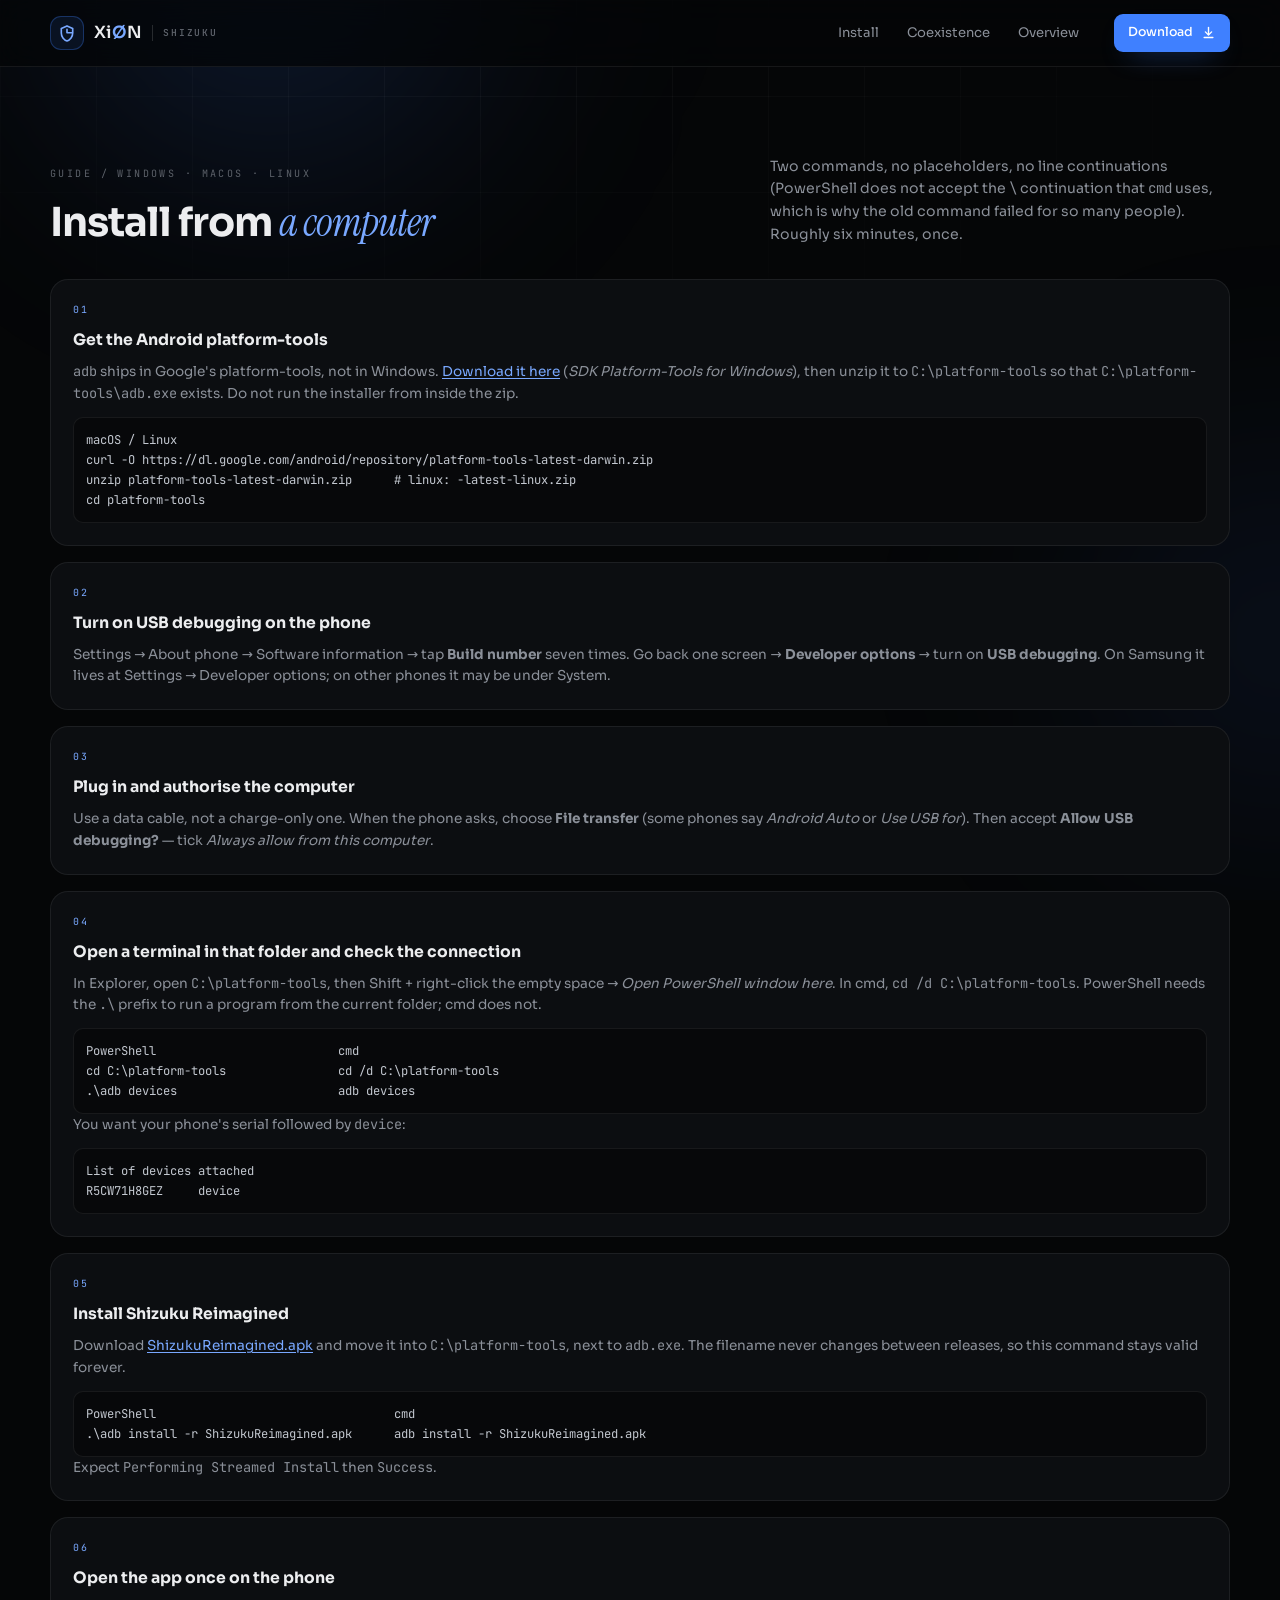
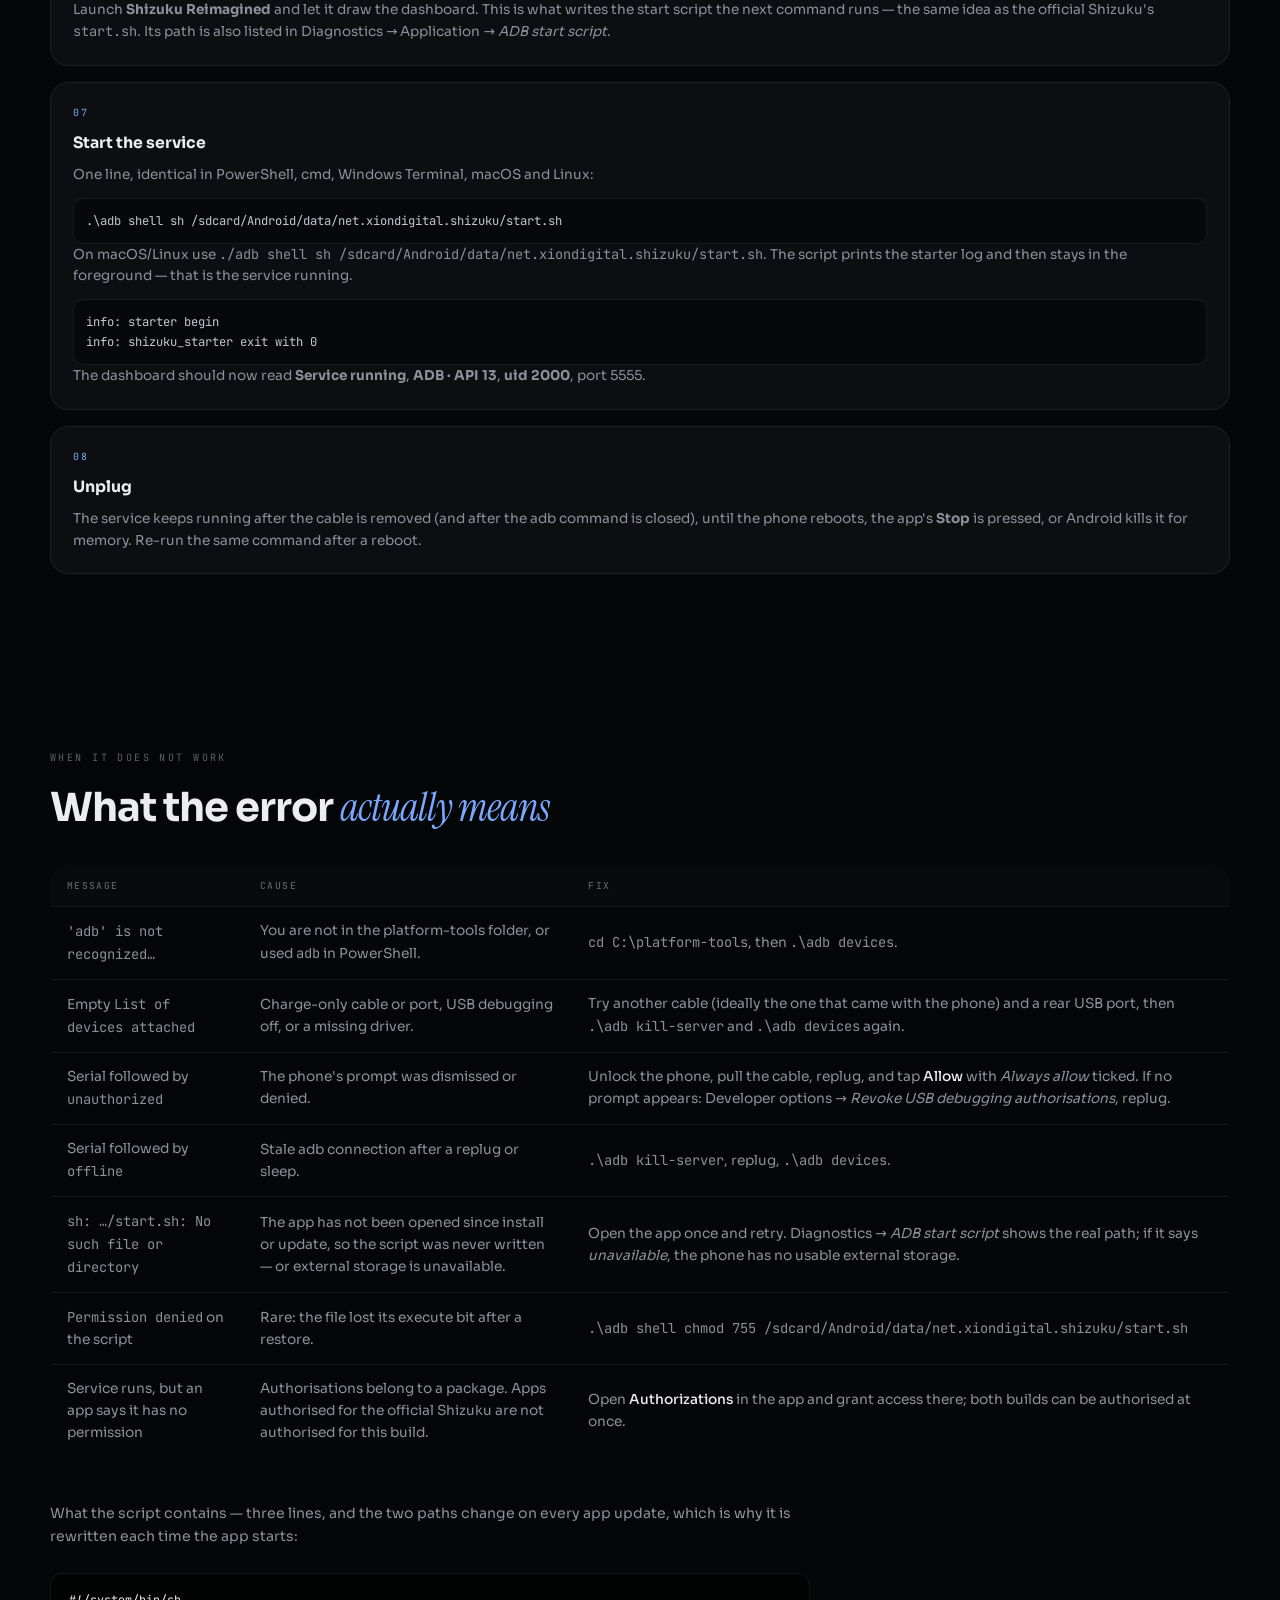
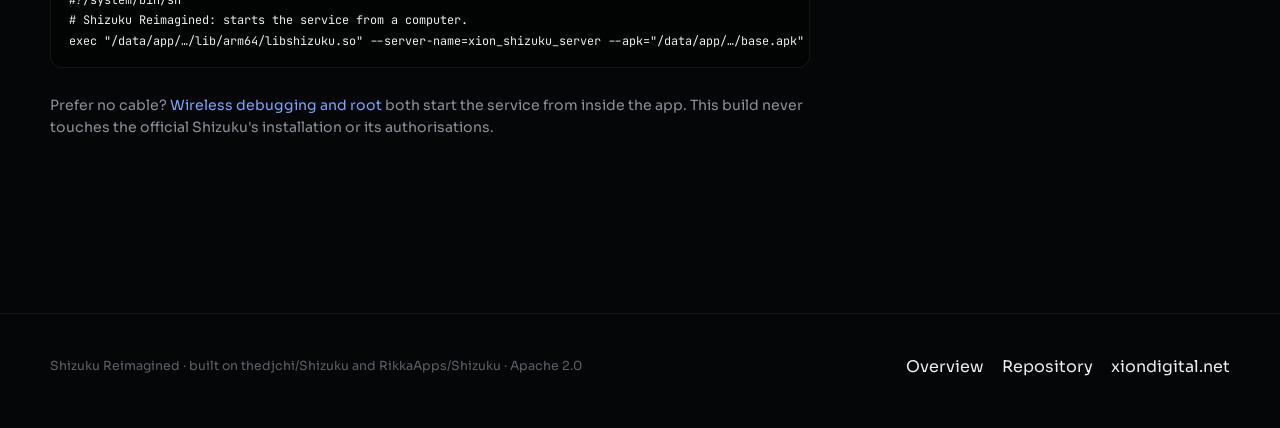
==== site/setup.html @ 8f934234 "Start the service with one line, and ship one APK filename The documented ADB command asked people t" ====
<!doctype html>
<html lang="en">
<head>
<meta charset="utf-8">
<meta name="viewport" content="width=device-width, initial-scale=1">
<title>Install from a computer — Shizuku Reimagined</title>
<meta name="description" content="Step-by-step guide to installing Shizuku Reimagined and starting its service over USB from Windows PowerShell or cmd, with platform-tools setup, adb devices checks and troubleshooting.">
<meta name="theme-color" content="#050607">
<link rel="preconnect" href="https://fonts.googleapis.com">
<link rel="preconnect" href="https://fonts.gstatic.com" crossorigin>
<link rel="stylesheet" href="https://fonts.googleapis.com/css2?family=Sora:wght@300;400;500;600;700&family=Instrument+Serif:ital@0;1&family=JetBrains+Mono:wght@400;500&display=swap">
<link rel="stylesheet" href="assets/style.css?v=5">
<link rel="icon" href="assets/favicon.svg" type="image/svg+xml">
</head>
<body>

<div class="ambient" aria-hidden="true">
  <span class="ambient__glow ambient__glow--a"></span>
  <span class="ambient__glow ambient__glow--b"></span>
  <span class="ambient__grid"></span>
</div>

<div class="site">

  <header class="site-header">
    <div class="wrap header__inner">
      <a class="brand" href="index.html" aria-label="XiØN, back to the overview">
        <span class="brand__mark" aria-hidden="true">
          <svg viewBox="0 0 24 24" fill="none" stroke="currentColor" stroke-width="2.2" stroke-linecap="round" stroke-linejoin="round">
            <path d="M12 2.6 4.4 6v6.1c0 4.9 3.3 9.4 7.6 10.5 4.3-1.1 7.6-5.6 7.6-10.5V6L12 2.6Z"/>
            <path d="M12 11.6h6.4M12 11.6V7.2"/>
          </svg>
        </span>
        <span class="brand__word">Xi<span class="brand__o">Ø</span>N</span>
        <span class="brand__tag">Shizuku</span>
      </a>

      <nav class="nav" aria-label="Sections">
        <a class="nav__link" href="index.html#install">Install</a>
        <a class="nav__link" href="index.html#services">Coexistence</a>
        <a class="nav__link" href="index.html">Overview</a>
      </nav>

      <div class="header__actions">
        <a class="btn btn--primary btn--sm" href="https://github.com/XiONDiGiTaL/Shizuku/releases/latest/download/ShizukuReimagined.apk">
          Download
          <svg viewBox="0 0 24 24" fill="none" stroke="currentColor" stroke-width="2.2" stroke-linecap="round" stroke-linejoin="round" aria-hidden="true"><path d="M12 4v11"/><path d="m7 11 5 5 5-5"/><path d="M5 20h14"/></svg>
        </a>
      </div>
    </div>
  </header>

  <main id="top">

    <section class="section">
      <div class="wrap">
        <div class="section__head">
          <div>
            <p class="eyebrow">Guide / Windows · macOS · Linux</p>
            <h2 class="section__title">Install from <em>a computer</em></h2>
          </div>
          <p class="section__note">
            Two commands, no placeholders, no line continuations (PowerShell does not accept the
            <code class="mono">\</code> continuation that <code class="mono">cmd</code> uses, which is why the old
            command failed for so many people). Roughly six minutes, once.
          </p>
        </div>

        <div class="steps steps--stack guide">
          <div class="step">
            <h3>Get the Android platform-tools</h3>
            <p>
              <code class="mono">adb</code> ships in Google's platform-tools, not in Windows.
              <a href="https://developer.android.com/tools/releases/platform-tools">Download it here</a>
              (<em>SDK Platform-Tools for Windows</em>), then unzip it to <code class="mono">C:\platform-tools</code>
              so that <code class="mono">C:\platform-tools\adb.exe</code> exists. Do not run the installer from inside
              the zip.
            </p>
            <pre>macOS / Linux
curl -O https://dl.google.com/android/repository/platform-tools-latest-darwin.zip
unzip platform-tools-latest-darwin.zip      # linux: -latest-linux.zip
cd platform-tools</pre>
          </div>

          <div class="step">
            <h3>Turn on USB debugging on the phone</h3>
            <p>
              Settings → About phone → Software information → tap <strong>Build number</strong> seven times.
              Go back one screen → <strong>Developer options</strong> → turn on <strong>USB debugging</strong>.
              On Samsung it lives at Settings → Developer options; on other phones it may be under System.
            </p>
          </div>

          <div class="step">
            <h3>Plug in and authorise the computer</h3>
            <p>
              Use a data cable, not a charge-only one. When the phone asks, choose <strong>File transfer</strong>
              (some phones say <em>Android Auto</em> or <em>Use USB for</em>). Then accept
              <strong>Allow USB debugging?</strong> — tick <em>Always allow from this computer</em>.
            </p>
          </div>

          <div class="step">
            <h3>Open a terminal in that folder and check the connection</h3>
            <p>
              In Explorer, open <code class="mono">C:\platform-tools</code>, then Shift + right-click the empty
              space → <em>Open PowerShell window here</em>. In cmd, <code class="mono">cd /d C:\platform-tools</code>.
              PowerShell needs the <code class="mono">.\</code> prefix to run a program from the current folder; cmd
              does not.
            </p>
            <pre>PowerShell                          cmd
cd C:\platform-tools                cd /d C:\platform-tools
.\adb devices                       adb devices</pre>
            <p>
              You want your phone's serial followed by <code class="mono">device</code>:
            </p>
            <pre>List of devices attached
R5CW71H8GEZ     device</pre>
          </div>

          <div class="step">
            <h3>Install Shizuku Reimagined</h3>
            <p>
              Download <a href="https://github.com/XiONDiGiTaL/Shizuku/releases/latest/download/ShizukuReimagined.apk">ShizukuReimagined.apk</a>
              and move it into <code class="mono">C:\platform-tools</code>, next to <code class="mono">adb.exe</code>.
              The filename never changes between releases, so this command stays valid forever.
            </p>
            <pre>PowerShell                                  cmd
.\adb install -r ShizukuReimagined.apk      adb install -r ShizukuReimagined.apk</pre>
            <p>Expect <code class="mono">Performing Streamed Install</code> then <code class="mono">Success</code>.</p>
          </div>

          <div class="step">
            <h3>Open the app once on the phone</h3>
            <p>
              Launch <strong>Shizuku Reimagined</strong> and let it draw the dashboard. This is what writes the start
              script the next command runs — the same idea as the official Shizuku's
              <code class="mono">start.sh</code>. Its path is also listed in Diagnostics → Application → <em>ADB start script</em>.
            </p>
          </div>

          <div class="step">
            <h3>Start the service</h3>
            <p>
              One line, identical in PowerShell, cmd, Windows Terminal, macOS and Linux:
            </p>
            <pre>.\adb shell sh /sdcard/Android/data/net.xiondigital.shizuku/start.sh</pre>
            <p>
              On macOS/Linux use <code class="mono">./adb shell sh /sdcard/Android/data/net.xiondigital.shizuku/start.sh</code>.
              The script prints the starter log and then stays in the foreground — that is the service running.
            </p>
            <pre>info: starter begin
info: shizuku_starter exit with 0</pre>
            <p>
              The dashboard should now read <strong>Service running</strong>, <strong>ADB · API 13</strong>,
              <strong>uid 2000</strong>, port 5555.
            </p>
          </div>

          <div class="step">
            <h3>Unplug</h3>
            <p>
              The service keeps running after the cable is removed (and after the adb command is closed), until the
              phone reboots, the app's <strong>Stop</strong> is pressed, or Android kills it for memory. Re-run the same
              command after a reboot.
            </p>
          </div>
        </div>
      </div>
    </section>

    <section class="section">
      <div class="wrap">
        <div class="section__head">
          <div>
            <p class="eyebrow">When it does not work</p>
            <h2 class="section__title">What the error <em>actually means</em></h2>
          </div>
        </div>

        <div class="table-wrap">
          <table class="table">
            <thead>
              <tr><th>Message</th><th>Cause</th><th>Fix</th></tr>
            </thead>
            <tbody>
              <tr>
                <td><code class="mono">'adb' is not recognized…</code></td>
                <td>You are not in the platform-tools folder, or used <code class="mono">adb</code> in PowerShell.</td>
                <td><code class="mono">cd C:\platform-tools</code>, then <code class="mono">.\adb devices</code>.</td>
              </tr>
              <tr>
                <td>Empty <code class="mono">List of devices attached</code></td>
                <td>Charge-only cable or port, USB debugging off, or a missing driver.</td>
                <td>Try another cable (ideally the one that came with the phone) and a rear USB port, then
                  <code class="mono">.\adb kill-server</code> and <code class="mono">.\adb devices</code> again.</td>
              </tr>
              <tr>
                <td>Serial followed by <code class="mono">unauthorized</code></td>
                <td>The phone's prompt was dismissed or denied.</td>
                <td>Unlock the phone, pull the cable, replug, and tap <strong>Allow</strong> with
                  <em>Always allow</em> ticked. If no prompt appears: Developer options → <em>Revoke USB debugging
                  authorisations</em>, replug.</td>
              </tr>
              <tr>
                <td>Serial followed by <code class="mono">offline</code></td>
                <td>Stale adb connection after a replug or sleep.</td>
                <td><code class="mono">.\adb kill-server</code>, replug, <code class="mono">.\adb devices</code>.</td>
              </tr>
              <tr>
                <td><code class="mono">sh: …/start.sh: No such file or directory</code></td>
                <td>The app has not been opened since install or update, so the script was never written —
                  or external storage is unavailable.</td>
                <td>Open the app once and retry. Diagnostics → <em>ADB start script</em> shows the real path; if it says
                  <em>unavailable</em>, the phone has no usable external storage.</td>
              </tr>
              <tr>
                <td><code class="mono">Permission denied</code> on the script</td>
                <td>Rare: the file lost its execute bit after a restore.</td>
                <td><code class="mono">.\adb shell chmod 755 /sdcard/Android/data/net.xiondigital.shizuku/start.sh</code></td>
              </tr>
              <tr>
                <td>Service runs, but an app says it has no permission</td>
                <td>Authorisations belong to a package. Apps authorised for the official Shizuku are not
                  authorised for this build.</td>
                <td>Open <strong>Authorizations</strong> in the app and grant access there; both builds can be
                  authorised at once.</td>
              </tr>
            </tbody>
          </table>
        </div>

        <div class="guide__foot">
          <p>
            What the script contains — three lines, and the two paths change on every app update, which is why it is
            rewritten each time the app starts:
          </p>
          <pre>#!/system/bin/sh
# Shizuku Reimagined: starts the service from a computer.
exec "/data/app/…/lib/arm64/libshizuku.so" --server-name=xion_shizuku_server --apk="/data/app/…/base.apk"</pre>
          <p>
            Prefer no cable? <a href="index.html#install">Wireless debugging and root</a> both start the service from
            inside the app. This build never touches the official Shizuku's installation or its authorisations.
          </p>
        </div>
      </div>
    </section>

  </main>

  <footer class="site-footer">
    <div class="wrap footer__inner">
      <p class="footer__note">Shizuku Reimagined · built on thedjchi/Shizuku and RikkaApps/Shizuku · Apache 2.0</p>
      <div class="footer__links">
        <a href="index.html">Overview</a>
        <a href="https://github.com/XiONDiGiTaL/Shizuku">Repository</a>
        <a href="https://xiondigital.net/">xiondigital.net</a>
      </div>
    </div>
  </footer>

</div>

</body>
</html>
---- site/assets/style.css ----
/* =========================================================
   xiondigital.net/shizuku — Shizuku Reimagined
   Tokens and interaction language shared with xiondigital.net
   and xiondigital.net/arcade.
   ========================================================= */

:root {
  --bg: #050607;
  --bg-raised: #0a0b0d;
  --panel: #0c0e11;
  --panel-hi: #101318;
  --line: rgba(255, 255, 255, 0.07);
  --line-strong: rgba(255, 255, 255, 0.14);
  --ink: #ecedef;
  --muted: #8b9099;
  --muted-dim: #5c6169;
  --blue: #3f80ff;
  --blue-hi: #79a8ff;
  --blue-soft: rgba(63, 128, 255, 0.14);
  --ok: #4ade80;
  --radius: 18px;
  --radius-lg: 20px;
  --shadow: 0 22px 50px -30px rgba(0, 0, 0, 0.95);
  --ease: cubic-bezier(0.22, 0.61, 0.36, 1);
  --max: 1180px;
  --font-sans: "Sora", system-ui, -apple-system, "Segoe UI", sans-serif;
  --font-serif: "Instrument Serif", "Iowan Old Style", Georgia, serif;
  --font-mono: "JetBrains Mono", ui-monospace, SFMono-Regular, Menlo, Consolas, monospace;
}

*,
*::before,
*::after { box-sizing: border-box; }

html {
  scroll-behavior: smooth;
  -webkit-text-size-adjust: 100%;
}

body {
  margin: 0;
  min-height: 100vh;
  background: var(--bg);
  color: var(--ink);
  font-family: var(--font-sans);
  font-size: 16px;
  line-height: 1.6;
  -webkit-font-smoothing: antialiased;
  overflow-x: hidden;
}

::selection { background: var(--blue); color: #fff; }

html { scrollbar-color: rgba(255, 255, 255, 0.18) transparent; }

::-webkit-scrollbar { width: 10px; height: 10px; }
::-webkit-scrollbar-track { background: transparent; }
::-webkit-scrollbar-thumb {
  background: rgba(255, 255, 255, 0.14);
  border-radius: 999px;
  border: 2px solid var(--bg);
}
::-webkit-scrollbar-thumb:hover { background: rgba(63, 128, 255, 0.55); }

a { color: inherit; text-decoration: none; }

code, .mono { font-family: var(--font-mono); }

img { max-width: 100%; display: block; }

:focus-visible {
  outline: 2px solid var(--blue-hi);
  outline-offset: 3px;
  border-radius: 6px;
}

.skip-link {
  position: absolute;
  left: -999px;
  top: 12px;
  z-index: 100;
  padding: 10px 16px;
  background: var(--panel);
  border: 1px solid var(--line-strong);
  border-radius: 10px;
}
.skip-link:focus { left: 16px; }

/* ---------------------------------------------------------
   Ambient field: drifting glow + masked grid (arcade)
   --------------------------------------------------------- */

.ambient {
  position: fixed;
  inset: 0;
  z-index: 0;
  pointer-events: none;
  overflow: hidden;
}

.ambient__glow {
  position: absolute;
  border-radius: 50%;
  filter: blur(110px);
  will-change: transform;
}

.ambient__glow--a {
  width: 54vw;
  height: 46vw;
  top: -26vw;
  left: -6vw;
  background: radial-gradient(circle, rgba(63, 128, 255, 0.22), rgba(63, 128, 255, 0) 68%);
  animation: drift 30s var(--ease) infinite alternate;
}

.ambient__glow--b {
  width: 44vw;
  height: 44vw;
  top: 28vw;
  right: -22vw;
  background: radial-gradient(circle, rgba(63, 128, 255, 0.12), rgba(63, 128, 255, 0) 70%);
  animation: drift 38s var(--ease) infinite alternate-reverse;
}

.ambient__grid {
  position: absolute;
  inset: 0;
  background-image:
    linear-gradient(to right, rgba(255, 255, 255, 0.032) 1px, transparent 1px),
    linear-gradient(to bottom, rgba(255, 255, 255, 0.032) 1px, transparent 1px);
  background-size: 96px 96px;
  -webkit-mask-image: radial-gradient(ellipse 85% 55% at 40% 0%, #000 20%, transparent 78%);
  mask-image: radial-gradient(ellipse 85% 55% at 40% 0%, #000 20%, transparent 78%);
}

@keyframes drift {
  from { transform: translate3d(0, 0, 0) scale(1); }
  to { transform: translate3d(5vw, 4vw, 0) scale(1.1); }
}

.site {
  position: relative;
  z-index: 1;
}

.wrap {
  width: min(100% - clamp(36px, 8vw, 88px), var(--max));
  margin-inline: auto;
}

/* ---------------------------------------------------------
   Header
   --------------------------------------------------------- */

.site-header {
  position: sticky;
  top: 0;
  z-index: 50;
  background: rgba(5, 6, 7, 0.78);
  -webkit-backdrop-filter: blur(16px) saturate(140%);
  backdrop-filter: blur(16px) saturate(140%);
  border-bottom: 1px solid var(--line);
}

.header__inner {
  display: flex;
  align-items: center;
  gap: 24px;
  padding-block: 14px;
}

.brand {
  display: inline-flex;
  align-items: center;
  gap: 10px;
  font-weight: 600;
  letter-spacing: -0.01em;
}

.brand__mark {
  display: grid;
  place-items: center;
  width: 34px;
  height: 34px;
  border-radius: 11px;
  border: 1px solid rgba(63, 128, 255, 0.3);
  background: rgba(63, 128, 255, 0.1);
  color: var(--blue-hi);
}

.brand__mark svg { width: 18px; height: 18px; }

.brand__word { font-size: 1.05rem; letter-spacing: 0.02em; }

.brand__o { color: var(--blue-hi); }

.brand__tag {
  font-family: var(--font-mono);
  font-size: 0.6rem;
  letter-spacing: 0.18em;
  text-transform: uppercase;
  color: var(--muted-dim);
  padding-left: 10px;
  border-left: 1px solid var(--line-strong);
}

.nav {
  display: flex;
  align-items: center;
  gap: 6px;
  margin-left: auto;
}

.nav__link {
  padding: 7px 11px;
  border-radius: 9px;
  font-size: 0.82rem;
  color: var(--muted);
  transition: color 0.2s var(--ease), background 0.2s var(--ease);
}

.nav__link:hover,
.nav__link[aria-current="true"] {
  color: var(--ink);
  background: rgba(255, 255, 255, 0.04);
}

.header__actions { display: flex; align-items: center; gap: 8px; }

.sfx {
  display: grid;
  place-items: center;
  width: 36px;
  height: 36px;
  border-radius: 10px;
  border: 1px solid var(--line-strong);
  background: rgba(255, 255, 255, 0.02);
  color: var(--muted);
  cursor: pointer;
  transition: color 0.2s var(--ease), border-color 0.2s var(--ease), background 0.2s var(--ease);
}

.sfx:hover { color: var(--ink); border-color: rgba(63, 128, 255, 0.4); }

.sfx[aria-pressed="true"] {
  color: var(--blue-hi);
  border-color: rgba(63, 128, 255, 0.45);
  background: var(--blue-soft);
}

.sfx svg { width: 16px; height: 16px; }

/* ---------------------------------------------------------
   Buttons
   --------------------------------------------------------- */

.btn {
  display: inline-flex;
  align-items: center;
  gap: 8px;
  padding: 11px 18px;
  border-radius: 11px;
  font-family: inherit;
  font-size: 0.86rem;
  font-weight: 500;
  border: 1px solid transparent;
  cursor: pointer;
  transition: transform 0.25s var(--ease), box-shadow 0.25s var(--ease),
    background 0.25s var(--ease), border-color 0.25s var(--ease), color 0.25s var(--ease);
}

.btn svg { width: 15px; height: 15px; transition: transform 0.25s var(--ease); }

.btn--sm { padding: 8px 13px; font-size: 0.78rem; border-radius: 9px; }

.btn--primary {
  color: #fff;
  background: var(--blue);
  box-shadow: 0 12px 28px -16px rgba(63, 128, 255, 0.9);
}

.btn--primary:hover {
  transform: translateY(-2px);
  background: #4f8bff;
  box-shadow: 0 18px 40px -18px rgba(63, 128, 255, 1);
}

.btn--primary:hover svg { transform: translateX(3px); }

.btn--ghost {
  color: #cfd3d9;
  background: rgba(255, 255, 255, 0.02);
  border-color: var(--line-strong);
}

.btn--ghost:hover {
  transform: translateY(-2px);
  color: #fff;
  border-color: rgba(63, 128, 255, 0.42);
  background: rgba(63, 128, 255, 0.07);
}

.btn--lg { padding: 14px 22px; font-size: 0.94rem; border-radius: 12px; }

/* ---------------------------------------------------------
   Hero
   --------------------------------------------------------- */

.hero { position: relative; padding-block: clamp(56px, 9vw, 104px) clamp(40px, 6vw, 72px); }

.hero__ghost {
  position: absolute;
  right: clamp(-10px, 2vw, 40px);
  top: clamp(10px, 4vw, 40px);
  font-family: var(--font-serif);
  font-size: clamp(180px, 30vw, 420px);
  line-height: 0.8;
  color: rgba(255, 255, 255, 0.014);
  pointer-events: none;
  user-select: none;
}

.hero__inner {
  position: relative;
  display: grid;
  grid-template-columns: minmax(0, 1.35fr) minmax(0, 1fr);
  gap: clamp(32px, 5vw, 64px);
  align-items: start;
}

.eyebrow {
  margin: 0 0 18px;
  font-family: var(--font-mono);
  font-size: 0.63rem;
  letter-spacing: 0.24em;
  text-transform: uppercase;
  color: var(--muted-dim);
}

.hero__title {
  margin: 0 0 18px;
  font-size: clamp(2.9rem, 7vw, 5.2rem);
  line-height: 0.98;
  letter-spacing: -0.035em;
  font-weight: 700;
}

.hero__title em {
  font-family: var(--font-serif);
  font-style: italic;
  font-weight: 400;
  letter-spacing: -0.01em;
  background: linear-gradient(100deg, var(--blue), var(--blue-hi));
  -webkit-background-clip: text;
  background-clip: text;
  color: transparent;
}

.hero__tagline {
  margin: 0 0 18px;
  font-size: clamp(1.05rem, 1.6vw, 1.3rem);
  color: #cfd3d9;
}

.hero__tagline em {
  font-family: var(--font-serif);
  color: var(--blue-hi);
}

.hero__lede {
  margin: 0 0 28px;
  max-width: 56ch;
  color: var(--muted);
}

.hero__actions {
  display: flex;
  flex-wrap: wrap;
  gap: 12px;
  margin-bottom: 30px;
}

.hero__meta {
  display: flex;
  flex-wrap: wrap;
  gap: 8px 22px;
  margin: 0;
  padding: 0;
  list-style: none;
  font-family: var(--font-mono);
  font-size: 0.6rem;
  letter-spacing: 0.16em;
  text-transform: uppercase;
  color: var(--muted-dim);
}

.hero__meta li { display: inline-flex; gap: 8px; }
.hero__meta strong { color: var(--ink); font-weight: 500; }

/* install card (mirrors the source card on MorphePatches) */

.install-card {
  position: relative;
  padding: 22px;
  border: 1px solid var(--line);
  border-radius: var(--radius-lg);
  background: linear-gradient(180deg, var(--panel-hi), var(--panel));
  box-shadow: var(--shadow);
}

.install-card::after {
  content: "";
  position: absolute;
  inset: -1px;
  border-radius: inherit;
  padding: 1px;
  background: linear-gradient(160deg, rgba(63, 128, 255, 0.35), transparent 45%);
  -webkit-mask: linear-gradient(#000 0 0) content-box, linear-gradient(#000 0 0);
  mask: linear-gradient(#000 0 0) content-box, linear-gradient(#000 0 0);
  -webkit-mask-composite: xor;
  mask-composite: exclude;
  pointer-events: none;
}

.install-card__label {
  margin: 0 0 10px;
  font-family: var(--font-mono);
  font-size: 0.6rem;
  letter-spacing: 0.2em;
  text-transform: uppercase;
  color: var(--muted-dim);
}

.install-card__cmd {
  margin: 0 0 14px;
  padding: 14px;
  border: 1px solid var(--line);
  border-radius: 12px;
  background: rgba(0, 0, 0, 0.45);
  font-family: var(--font-mono);
  font-size: 0.72rem;
  line-height: 1.7;
  color: #c3c8d0;
  overflow-x: auto;
  white-space: pre;
}

.install-card__cmd b { color: var(--blue-hi); font-weight: 400; }

.install-card__row { display: flex; gap: 8px; flex-wrap: wrap; }

.install-card__list {
  margin: 18px 0 0;
  padding: 0;
  list-style: none;
  display: grid;
  gap: 8px;
  font-size: 0.84rem;
  color: var(--muted);
}

.install-card__list li { display: flex; gap: 10px; align-items: baseline; }

.install-card__list span {
  font-family: var(--font-mono);
  font-size: 0.62rem;
  color: var(--blue-hi);
  letter-spacing: 0.1em;
}

.install-card__note {
  margin: 16px 0 0;
  font-size: 0.78rem;
  color: var(--muted-dim);
}

/* ---------------------------------------------------------
   Sections
   --------------------------------------------------------- */

.section { padding-block: clamp(48px, 7vw, 88px); }

.section__head {
  display: flex;
  flex-wrap: wrap;
  align-items: end;
  justify-content: space-between;
  gap: 20px;
  margin-bottom: 34px;
}

.section__title {
  margin: 0;
  font-size: clamp(1.7rem, 3.2vw, 2.5rem);
  letter-spacing: -0.025em;
  line-height: 1.1;
}

.section__title em {
  font-family: var(--font-serif);
  font-style: italic;
  font-weight: 400;
  color: var(--blue-hi);
}

.section__note {
  margin: 0;
  max-width: 46ch;
  font-size: 0.88rem;
  color: var(--muted);
}

.cards {
  display: grid;
  grid-template-columns: repeat(auto-fit, minmax(320px, 1fr));
  gap: 16px;
}

.card {
  --mx: 50%;
  --my: 50%;
  position: relative;
  display: flex;
  flex-direction: column;
  gap: 10px;
  padding: 22px;
  border: 1px solid var(--line);
  border-radius: var(--radius-lg);
  background: var(--panel);
  box-shadow: var(--shadow);
  overflow: hidden;
  isolation: isolate;
  transition: transform 0.35s var(--ease), border-color 0.35s var(--ease),
    box-shadow 0.35s var(--ease), background 0.35s var(--ease);
}

.card::before {
  content: "";
  position: absolute;
  inset: 0;
  z-index: 2;
  border-radius: inherit;
  background: radial-gradient(340px circle at var(--mx) var(--my),
    rgba(63, 128, 255, 0.14), transparent 68%);
  opacity: 0;
  transition: opacity 0.3s var(--ease);
  pointer-events: none;
}

.card:hover::before,
.card:focus-within::before { opacity: 1; }

.card:hover,
.card:focus-within {
  transform: translateY(-5px);
  background: var(--panel-hi);
  border-color: rgba(63, 128, 255, 0.5);
  box-shadow: 0 26px 54px -30px rgba(0, 0, 0, 0.98), 0 0 0 1px rgba(63, 128, 255, 0.16),
    0 20px 50px -30px rgba(63, 128, 255, 0.75);
}

.card__top {
  display: flex;
  align-items: center;
  justify-content: space-between;
  gap: 10px;
}

.card__num {
  font-family: var(--font-mono);
  font-size: 0.66rem;
  letter-spacing: 0.16em;
  color: var(--muted-dim);
}

.card__title { margin: 0; font-size: 1.06rem; letter-spacing: -0.01em; }

.card__copy { margin: 0; font-size: 0.87rem; color: var(--muted); }

.card__tags { display: flex; flex-wrap: wrap; gap: 6px; margin-top: auto; padding-top: 6px; }

.chip {
  display: inline-flex;
  align-items: center;
  gap: 6px;
  padding: 3px 9px;
  border-radius: 999px;
  border: 1px solid var(--line-strong);
  background: rgba(255, 255, 255, 0.02);
  font-family: var(--font-mono);
  font-size: 0.58rem;
  letter-spacing: 0.12em;
  text-transform: uppercase;
  color: var(--muted);
  white-space: nowrap;
}

.chip--blue {
  border-color: rgba(63, 128, 255, 0.38);
  background: var(--blue-soft);
  color: var(--blue-hi);
}

.chip--dot::before {
  content: "";
  width: 5px;
  height: 5px;
  border-radius: 50%;
  background: currentColor;
  box-shadow: 0 0 8px currentColor;
}

.chip--ok {
  border-color: rgba(74, 222, 128, 0.35);
  background: rgba(74, 222, 128, 0.1);
  color: var(--ok);
}

/* ---------------------------------------------------------
   Screens gallery
   --------------------------------------------------------- */

.shots {
  display: grid;
  grid-template-columns: repeat(auto-fit, minmax(300px, 1fr));
  gap: 18px;
}

.shot {
  --mx: 50%;
  --my: 50%;
  position: relative;
  border: 1px solid var(--line);
  border-radius: var(--radius-lg);
  background: var(--panel);
  overflow: hidden;
  box-shadow: var(--shadow);
  transition: transform 0.35s var(--ease), border-color 0.35s var(--ease),
    box-shadow 0.35s var(--ease);
}

.shot::before {
  content: "";
  position: absolute;
  inset: 0;
  z-index: 2;
  background: radial-gradient(320px circle at var(--mx) var(--my),
    rgba(63, 128, 255, 0.16), transparent 70%);
  opacity: 0;
  transition: opacity 0.3s var(--ease);
  pointer-events: none;
}

.shot:hover { transform: translateY(-4px); border-color: rgba(63, 128, 255, 0.45); }
.shot:hover::before { opacity: 1; }

/* The card is a button: reset the browser chrome, keep the card look. */
.shot {
  appearance: none;
  padding: 0;
  margin: 0;
  font: inherit;
  color: inherit;
  text-align: left;
  cursor: zoom-in;
}

.shot:focus-visible {
  outline: 2px solid var(--blue-hi);
  outline-offset: 3px;
}

/* The whole screen, never cropped: a 1440x3088 capture at card width. */
.shot img {
  display: block;
  width: 100%;
  height: auto;
  border-bottom: 1px solid var(--line);
  background: var(--bg);
}

.shot__meta {
  display: flex;
  align-items: baseline;
  justify-content: space-between;
  gap: 12px;
  padding: 14px 16px;
  font-size: 0.82rem;
  color: var(--muted);
}

.shot__meta strong { color: var(--ink); font-weight: 500; font-size: 0.9rem; }

.shot__hint {
  position: absolute;
  top: 14px;
  right: 14px;
  z-index: 3;
  display: inline-flex;
  align-items: center;
  gap: 6px;
  padding: 7px 12px;
  border-radius: 999px;
  border: 1px solid rgba(121, 168, 255, 0.45);
  background: rgba(9, 11, 14, 0.82);
  backdrop-filter: blur(8px);
  color: var(--blue-hi);
  font-size: 0.68rem;
  letter-spacing: 0.12em;
  text-transform: uppercase;
  opacity: 0;
  transform: translateY(-4px);
  transition: opacity 0.28s var(--ease), transform 0.28s var(--ease);
  pointer-events: none;
}

.shot:hover .shot__hint,
.shot:focus-visible .shot__hint {
  opacity: 1;
  transform: translateY(0);
}

/* More specific than the reveal rule, which resets transform when a card becomes visible. */
[data-gallery] .shot:hover,
[data-gallery] .shot:focus-visible {
  transform: translateY(-6px);
  box-shadow: 0 26px 60px -34px rgba(63, 128, 255, 0.8);
}

/* ---------------------------------------------------------
   Lightbox
   --------------------------------------------------------- */

.lightbox {
  position: fixed;
  inset: 0;
  z-index: 90;
  display: grid;
  grid-template-columns: auto minmax(0, 1fr) auto;
  align-items: center;
  gap: clamp(8px, 2vw, 28px);
  padding: clamp(12px, 3vw, 40px);
}

.lightbox[hidden] { display: none; }

.lightbox__backdrop {
  position: absolute;
  inset: 0;
  background: rgba(3, 4, 6, 0.88);
  backdrop-filter: blur(14px);
  cursor: zoom-out;
}

.lightbox__figure {
  position: relative;
  z-index: 1;
  margin: 0;
  justify-self: center;
  display: flex;
  flex-direction: column;
  align-items: center;
  gap: 14px;
  max-width: min(100%, 460px);
  animation: lightbox-in 0.3s var(--ease);
}

.lightbox__figure img {
  display: block;
  width: auto;
  max-width: 100%;
  max-height: min(78vh, 940px);
  border-radius: 22px;
  border: 1px solid rgba(121, 168, 255, 0.28);
  box-shadow: 0 40px 120px -50px rgba(63, 128, 255, 0.75), 0 0 0 1px rgba(0, 0, 0, 0.6);
  background: var(--bg);
}

.lightbox__caption {
  display: flex;
  align-items: baseline;
  gap: 10px;
  flex-wrap: wrap;
  justify-content: center;
  font-size: 0.88rem;
  color: var(--muted);
  text-align: center;
}

.lightbox__caption strong { color: var(--ink); font-weight: 500; }

.lightbox__count {
  padding-left: 10px;
  border-left: 1px solid var(--line);
  font-family: ui-monospace, "JetBrains Mono", monospace;
  font-size: 0.72rem;
  letter-spacing: 0.08em;
  color: var(--muted);
}

.lightbox__close,
.lightbox__nav {
  position: relative;
  z-index: 2;
  display: grid;
  place-items: center;
  width: 46px;
  height: 46px;
  padding: 0;
  border-radius: 999px;
  border: 1px solid var(--line);
  background: rgba(12, 14, 17, 0.9);
  color: var(--ink);
  cursor: pointer;
  transition: border-color 0.25s var(--ease), color 0.25s var(--ease),
    background 0.25s var(--ease), box-shadow 0.25s var(--ease);
}

.lightbox__close svg,
.lightbox__nav svg { width: 20px; height: 20px; }

.lightbox__close:hover,
.lightbox__nav:hover,
.lightbox__close:focus-visible,
.lightbox__nav:focus-visible {
  border-color: rgba(63, 128, 255, 0.55);
  color: var(--blue-hi);
  background: rgba(63, 128, 255, 0.14);
  box-shadow: 0 0 0 4px rgba(63, 128, 255, 0.12);
  outline: none;
}

.lightbox__close {
  position: absolute;
  top: clamp(12px, 2vw, 26px);
  right: clamp(12px, 2vw, 26px);
  width: 42px;
  height: 42px;
}

.lightbox__nav--prev { justify-self: start; }
.lightbox__nav--next { justify-self: end; }

@keyframes lightbox-in {
  from { opacity: 0; transform: translateY(10px) scale(0.985); }
  to { opacity: 1; transform: none; }
}

@media (max-width: 640px) {
  .lightbox {
    grid-template-columns: minmax(0, 1fr);
    padding: 56px 16px 24px;
  }

  .lightbox__nav {
    position: absolute;
    bottom: 18px;
  }

  .lightbox__nav--prev { left: 18px; }
  .lightbox__nav--next { right: 18px; }

  .lightbox__figure img { max-height: min(70vh, 640px); }
}

/* ---------------------------------------------------------
   Numbers / fix section
   --------------------------------------------------------- */

.fix {
  display: grid;
  grid-template-columns: minmax(0, 1fr) minmax(0, 1.1fr);
  gap: clamp(28px, 4vw, 56px);
  align-items: center;
}

.stats {
  display: grid;
  grid-template-columns: repeat(3, minmax(0, 1fr));
  gap: 12px;
}

.stat {
  padding: 18px;
  border: 1px solid var(--line);
  border-radius: 16px;
  background: var(--panel);
}

.stat__value {
  display: block;
  font-size: clamp(1.7rem, 3.4vw, 2.4rem);
  font-weight: 700;
  letter-spacing: -0.03em;
  line-height: 1;
}

.stat--bad .stat__value { color: #8b9099; }
.stat--good .stat__value {
  color: var(--blue-hi);
  text-shadow: 0 0 26px rgba(63, 128, 255, 0.55);
}

.stat__label {
  display: block;
  margin-top: 8px;
  font-family: var(--font-mono);
  font-size: 0.58rem;
  letter-spacing: 0.14em;
  text-transform: uppercase;
  color: var(--muted-dim);
}

.prose p { margin: 0 0 16px; color: var(--muted); }
.prose strong { color: var(--ink); font-weight: 600; }

/* ---------------------------------------------------------
   Steps
   --------------------------------------------------------- */

.steps {
  display: grid;
  grid-template-columns: repeat(auto-fit, minmax(240px, 1fr));
  gap: 16px;
  counter-reset: step;
}

.step {
  position: relative;
  padding: 22px;
  border: 1px solid var(--line);
  border-radius: var(--radius);
  background: var(--panel);
}

.step::before {
  counter-increment: step;
  content: "0" counter(step);
  display: block;
  margin-bottom: 10px;
  font-family: var(--font-mono);
  font-size: 0.62rem;
  letter-spacing: 0.18em;
  color: var(--blue-hi);
}

.step h3 { margin: 0 0 8px; font-size: 0.98rem; }
.step p { margin: 0; font-size: 0.85rem; color: var(--muted); }

.step pre {
  margin: 12px 0 0;
  padding: 12px;
  border: 1px solid var(--line);
  border-radius: 10px;
  background: rgba(0, 0, 0, 0.4);
  font-family: var(--font-mono);
  font-size: 0.68rem;
  line-height: 1.65;
  color: #c3c8d0;
  overflow-x: auto;
}

/* ---------------------------------------------------------
   Table
   --------------------------------------------------------- */

.table {
  width: 100%;
  border-collapse: collapse;
  border: 1px solid var(--line);
  border-radius: var(--radius);
  overflow: hidden;
  font-size: 0.86rem;
}

.table th,
.table td {
  padding: 13px 16px;
  text-align: left;
  border-bottom: 1px solid var(--line);
}

.table th {
  font-family: var(--font-mono);
  font-size: 0.6rem;
  letter-spacing: 0.14em;
  text-transform: uppercase;
  color: var(--muted-dim);
  font-weight: 500;
  background: rgba(255, 255, 255, 0.02);
}

.table td { color: var(--muted); }
.table td strong { color: var(--ink); font-weight: 500; }
.table tr:last-child td { border-bottom: none; }

/* ---------------------------------------------------------
   Footer
   --------------------------------------------------------- */

.site-footer {
  margin-top: clamp(40px, 6vw, 72px);
  border-top: 1px solid var(--line);
  padding-block: 40px 48px;
}

.footer__inner {
  display: flex;
  flex-wrap: wrap;
  align-items: center;
  justify-content: space-between;
  gap: 18px;
}

.footer__brand { display: flex; align-items: center; gap: 12px; }

.footer__note {
  margin: 0;
  font-size: 0.78rem;
  color: var(--muted-dim);
}

.footer__links { display: flex; flex-wrap: wrap; gap: 6px 18px; }

.footer__link {
  font-size: 0.8rem;
  color: var(--muted);
  transition: color 0.2s var(--ease);
}

.footer__link:hover { color: var(--blue-hi); }

/* ---------------------------------------------------------
   Reveal on scroll
   --------------------------------------------------------- */

[data-reveal] {
  opacity: 0;
  transform: translateY(16px);
  transition: opacity 0.7s var(--ease), transform 0.7s var(--ease);
}

[data-reveal].is-visible { opacity: 1; transform: none; }

/* ---------------------------------------------------------
   Responsive
   --------------------------------------------------------- */

@media (max-width: 940px) {
  .hero__inner { grid-template-columns: 1fr; }
  .hero__ghost { display: none; }
  .fix { grid-template-columns: 1fr; }
  .nav { display: none; }
  .header__inner { justify-content: space-between; }
}

@media (max-width: 560px) {
  .brand__tag { display: none; }
  .hero__actions .btn { flex: 1 1 100%; justify-content: center; }
  .stats { grid-template-columns: 1fr; }
  .shot figcaption { flex-direction: column; gap: 2px; }
}

@media (prefers-reduced-motion: reduce) {
  html { scroll-behavior: auto; }
  .ambient__glow { animation: none; }
  [data-reveal] { opacity: 1; transform: none; transition: none; }
  .card, .shot, .btn { transition: none; }
}

/* ---------------------------------------------------------
   Install guide page + install card note
   --------------------------------------------------------- */

.steps--stack { grid-template-columns: minmax(0, 1fr); }

.guide .step pre {
  font-size: 0.76rem;
  white-space: pre-wrap;
  overflow-wrap: anywhere;
}

.guide .step p + p { margin-top: 10px; }

.guide .step a { color: var(--blue-hi); text-decoration: underline; text-underline-offset: 2px; }

.table-wrap {
  overflow-x: auto;
  border-radius: var(--radius);
  -webkit-overflow-scrolling: touch;
}

.table-wrap .table { min-width: 680px; }

.guide__foot {
  display: grid;
  gap: 12px;
  margin-top: 30px;
  max-width: 760px;
  font-size: 0.88rem;
  color: var(--muted);
}

.guide__foot pre {
  margin: 0;
  padding: 16px 18px;
  border: 1px solid var(--line);
  border-radius: 12px;
  background: rgba(0, 0, 0, 0.45);
  font-family: var(--font-mono);
  font-size: 0.74rem;
  line-height: 1.7;
  color: var(--ink);
  overflow-x: auto;
}

.guide__foot a { color: var(--blue-hi); }

.install-card__note {
  margin: 10px 0 0;
  font-size: 0.72rem;
  line-height: 1.65;
  color: var(--muted);
}
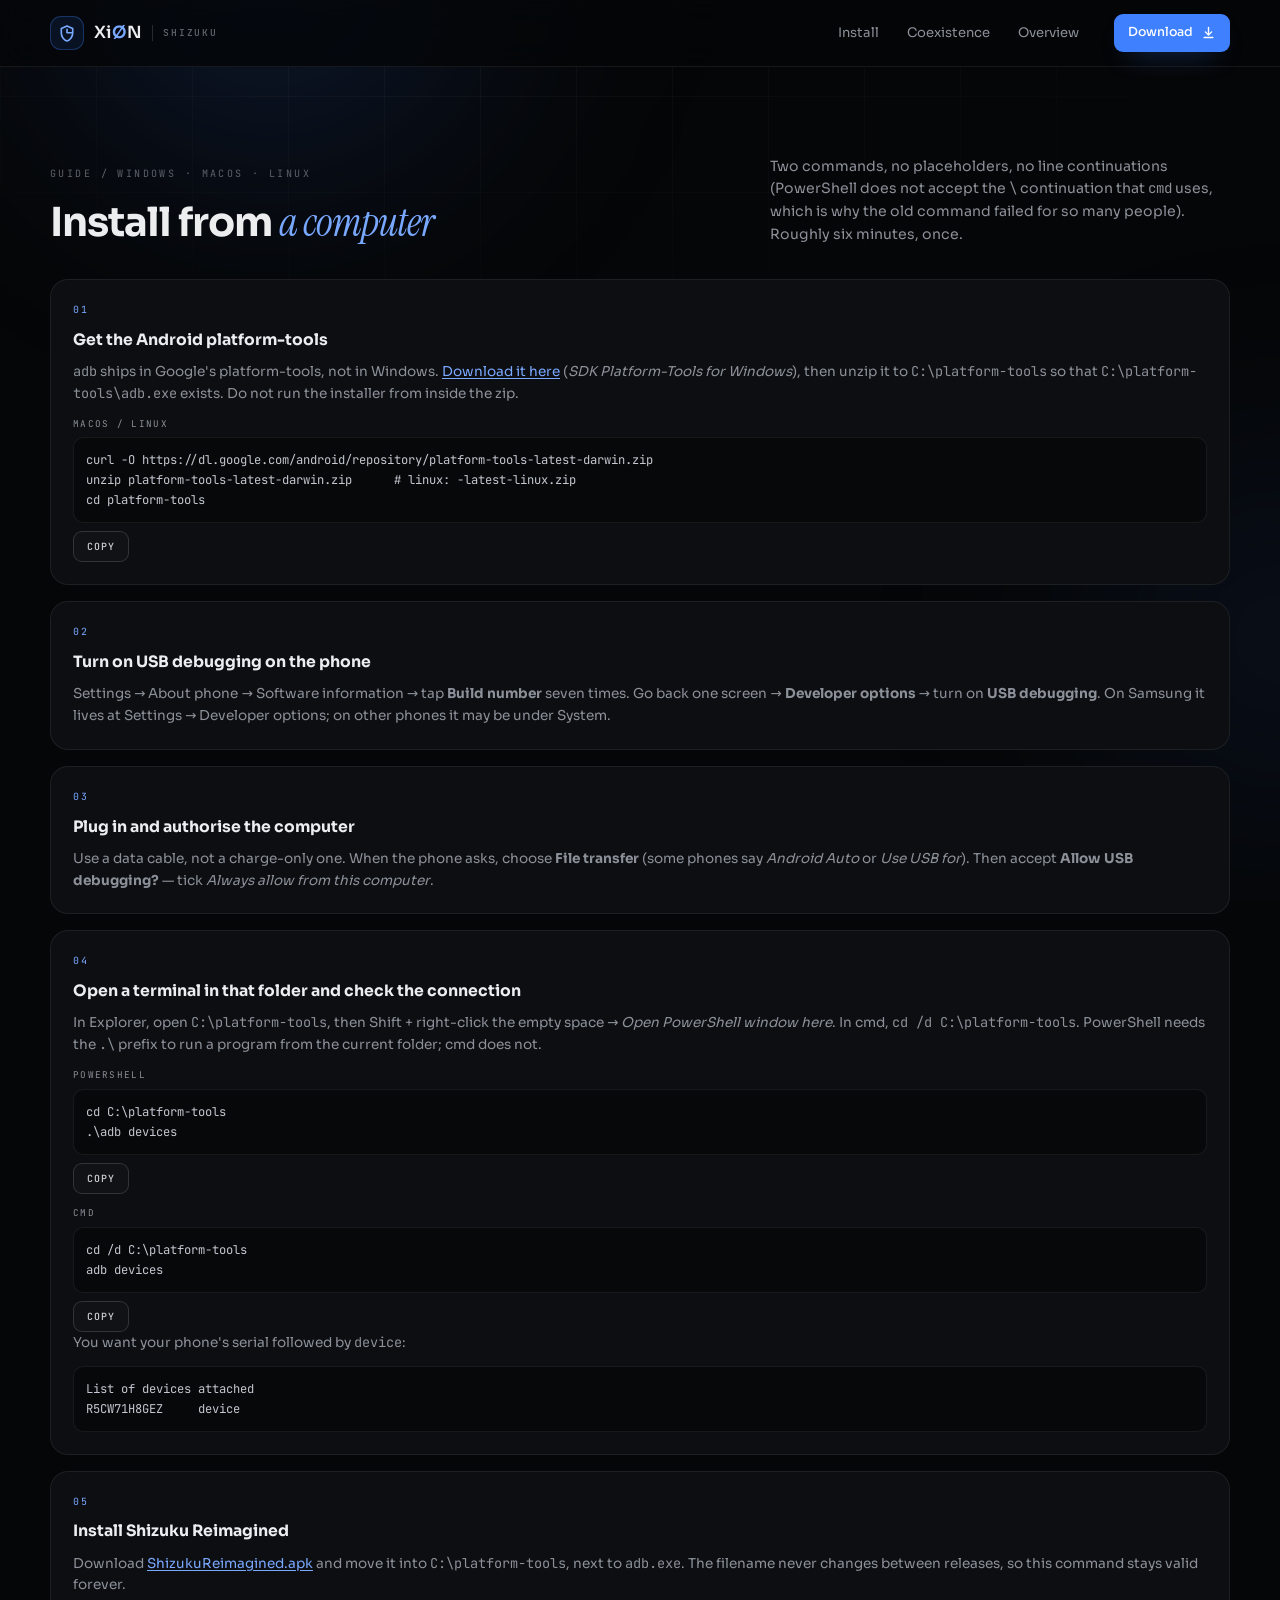
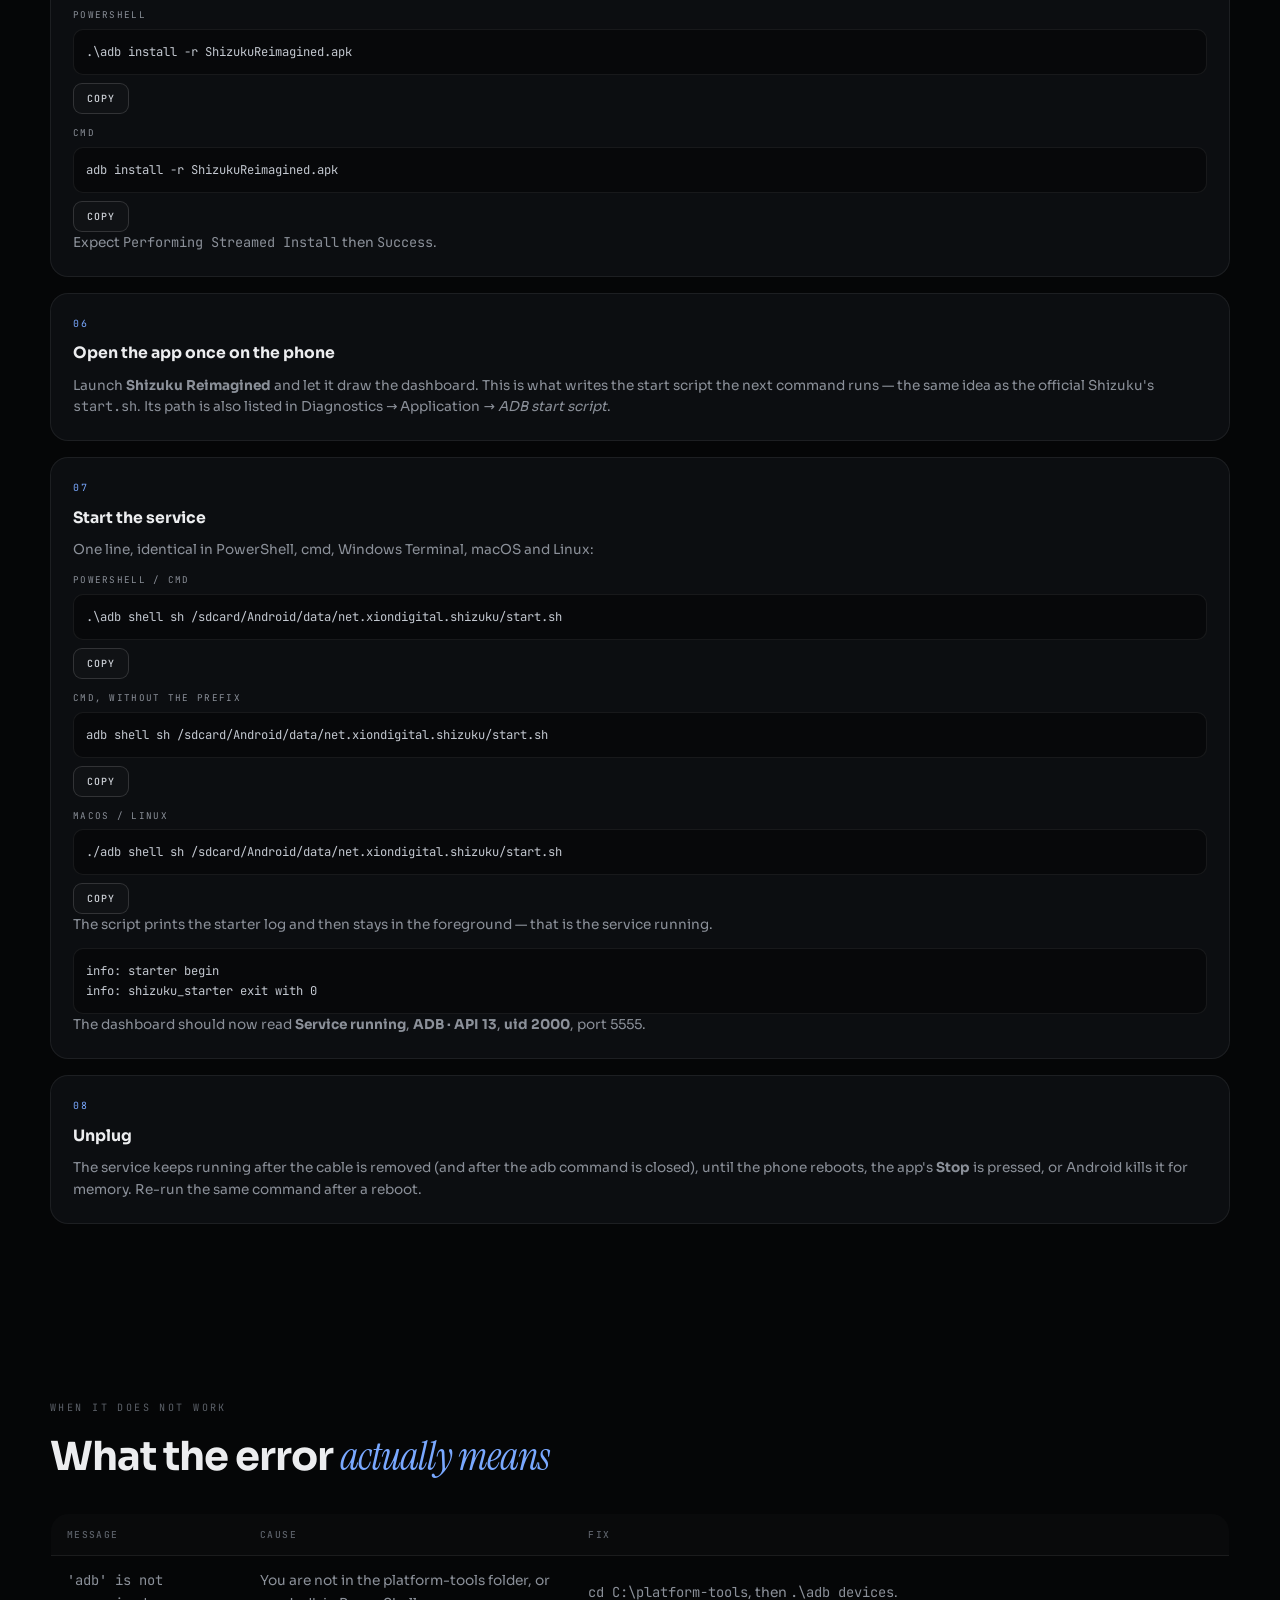
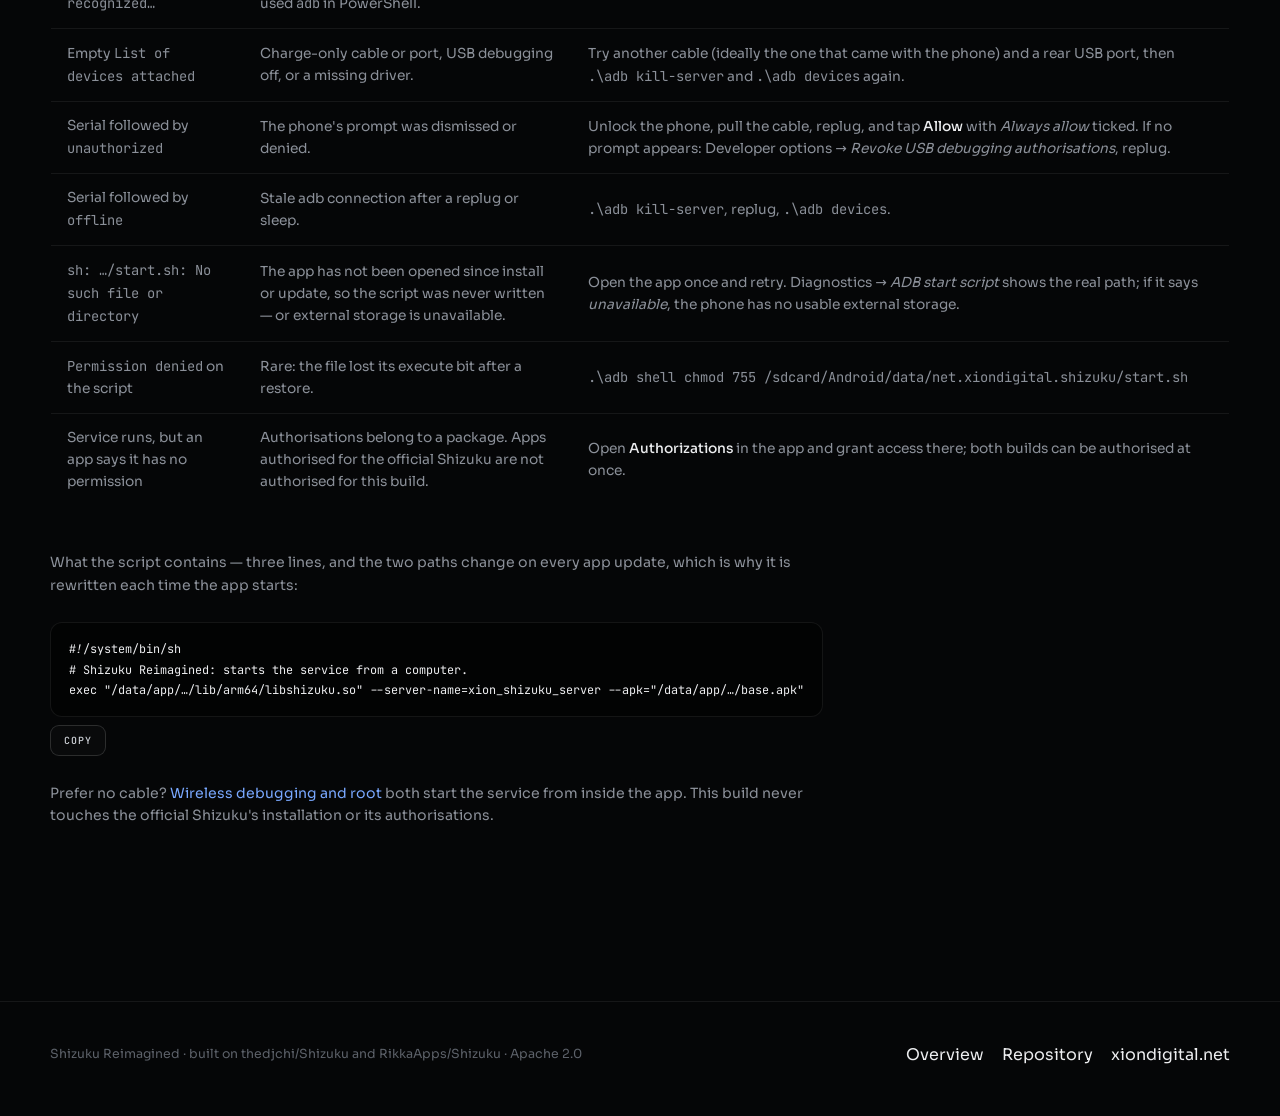
==== commit d6f39bbe: "Give every command block on the guide its own copy button The guide told people to copy two long pat" ====
--- a/site/setup.html
+++ b/site/setup.html
@@ -9,7 +9,7 @@
 <link rel="preconnect" href="https://fonts.googleapis.com">
 <link rel="preconnect" href="https://fonts.gstatic.com" crossorigin>
 <link rel="stylesheet" href="https://fonts.googleapis.com/css2?family=Sora:wght@300;400;500;600;700&family=Instrument+Serif:ital@0;1&family=JetBrains+Mono:wght@400;500&display=swap">
-<link rel="stylesheet" href="assets/style.css?v=5">
+<link rel="stylesheet" href="assets/style.css?v=6">
 <link rel="icon" href="assets/favicon.svg" type="image/svg+xml">
 </head>
 <body>
@@ -76,10 +76,13 @@
               so that <code class="mono">C:\platform-tools\adb.exe</code> exists. Do not run the installer from inside
               the zip.
             </p>
-            <pre>macOS / Linux
-curl -O https://dl.google.com/android/repository/platform-tools-latest-darwin.zip
+            <div class="cmd">
+              <span class="cmd__label">macOS / Linux</span>
+              <pre id="cmd-platform-tools">curl -O https://dl.google.com/android/repository/platform-tools-latest-darwin.zip
 unzip platform-tools-latest-darwin.zip      # linux: -latest-linux.zip
 cd platform-tools</pre>
+              <button class="btn btn--ghost btn--sm cmd__copy" type="button" data-copy="#cmd-platform-tools">Copy</button>
+            </div>
           </div>
 
           <div class="step">
@@ -108,9 +111,18 @@
               PowerShell needs the <code class="mono">.\</code> prefix to run a program from the current folder; cmd
               does not.
             </p>
-            <pre>PowerShell                          cmd
-cd C:\platform-tools                cd /d C:\platform-tools
-.\adb devices                       adb devices</pre>
+            <div class="cmd">
+              <span class="cmd__label">PowerShell</span>
+              <pre id="cmd-devices-pwsh">cd C:\platform-tools
+.\adb devices</pre>
+              <button class="btn btn--ghost btn--sm cmd__copy" type="button" data-copy="#cmd-devices-pwsh">Copy</button>
+            </div>
+            <div class="cmd">
+              <span class="cmd__label">cmd</span>
+              <pre id="cmd-devices-cmd">cd /d C:\platform-tools
+adb devices</pre>
+              <button class="btn btn--ghost btn--sm cmd__copy" type="button" data-copy="#cmd-devices-cmd">Copy</button>
+            </div>
             <p>
               You want your phone's serial followed by <code class="mono">device</code>:
             </p>
@@ -125,8 +137,16 @@
               and move it into <code class="mono">C:\platform-tools</code>, next to <code class="mono">adb.exe</code>.
               The filename never changes between releases, so this command stays valid forever.
             </p>
-            <pre>PowerShell                                  cmd
-.\adb install -r ShizukuReimagined.apk      adb install -r ShizukuReimagined.apk</pre>
+            <div class="cmd">
+              <span class="cmd__label">PowerShell</span>
+              <pre id="cmd-install-pwsh">.\adb install -r ShizukuReimagined.apk</pre>
+              <button class="btn btn--ghost btn--sm cmd__copy" type="button" data-copy="#cmd-install-pwsh">Copy</button>
+            </div>
+            <div class="cmd">
+              <span class="cmd__label">cmd</span>
+              <pre id="cmd-install-cmd">adb install -r ShizukuReimagined.apk</pre>
+              <button class="btn btn--ghost btn--sm cmd__copy" type="button" data-copy="#cmd-install-cmd">Copy</button>
+            </div>
             <p>Expect <code class="mono">Performing Streamed Install</code> then <code class="mono">Success</code>.</p>
           </div>
 
@@ -144,9 +164,22 @@
             <p>
               One line, identical in PowerShell, cmd, Windows Terminal, macOS and Linux:
             </p>
-            <pre>.\adb shell sh /sdcard/Android/data/net.xiondigital.shizuku/start.sh</pre>
-            <p>
-              On macOS/Linux use <code class="mono">./adb shell sh /sdcard/Android/data/net.xiondigital.shizuku/start.sh</code>.
+            <div class="cmd">
+              <span class="cmd__label">PowerShell / cmd</span>
+              <pre id="cmd-start">.\adb shell sh /sdcard/Android/data/net.xiondigital.shizuku/start.sh</pre>
+              <button class="btn btn--ghost btn--sm cmd__copy" type="button" data-copy="#cmd-start">Copy</button>
+            </div>
+            <div class="cmd">
+              <span class="cmd__label">cmd, without the prefix</span>
+              <pre id="cmd-start-cmd">adb shell sh /sdcard/Android/data/net.xiondigital.shizuku/start.sh</pre>
+              <button class="btn btn--ghost btn--sm cmd__copy" type="button" data-copy="#cmd-start-cmd">Copy</button>
+            </div>
+            <div class="cmd">
+              <span class="cmd__label">macOS / Linux</span>
+              <pre id="cmd-start-posix">./adb shell sh /sdcard/Android/data/net.xiondigital.shizuku/start.sh</pre>
+              <button class="btn btn--ghost btn--sm cmd__copy" type="button" data-copy="#cmd-start-posix">Copy</button>
+            </div>
+            <p>
               The script prints the starter log and then stays in the foreground — that is the service running.
             </p>
             <pre>info: starter begin
@@ -235,9 +268,12 @@
             What the script contains — three lines, and the two paths change on every app update, which is why it is
             rewritten each time the app starts:
           </p>
-          <pre>#!/system/bin/sh
+          <div class="cmd">
+            <pre id="cmd-script">#!/system/bin/sh
 # Shizuku Reimagined: starts the service from a computer.
 exec "/data/app/…/lib/arm64/libshizuku.so" --server-name=xion_shizuku_server --apk="/data/app/…/base.apk"</pre>
+            <button class="btn btn--ghost btn--sm cmd__copy" type="button" data-copy="#cmd-script">Copy</button>
+          </div>
           <p>
             Prefer no cable? <a href="index.html#install">Wireless debugging and root</a> both start the service from
             inside the app. This build never touches the official Shizuku's installation or its authorisations.
@@ -261,5 +297,7 @@
 
 </div>
 
+<script src="assets/app.js?v=4"></script>
+
 </body>
 </html>
--- a/site/assets/style.css
+++ b/site/assets/style.css
@@ -1123,3 +1123,31 @@
   line-height: 1.65;
   color: var(--muted);
 }
+
+/* Copy affordances on the guide page: same behaviour as the homepage card. */
+
+.cmd { margin-top: 12px; }
+
+.cmd__label {
+  display: block;
+  margin-bottom: 6px;
+  font-family: var(--font-mono);
+  font-size: 0.58rem;
+  letter-spacing: 0.14em;
+  text-transform: uppercase;
+  color: var(--muted);
+}
+
+.cmd pre { margin: 0; }
+
+.cmd__copy {
+  margin-top: 8px;
+  font-family: var(--font-mono);
+  font-size: 0.62rem;
+  letter-spacing: 0.1em;
+  text-transform: uppercase;
+}
+
+.cmd pre + .cmd__copy:only-of-type { margin-top: 8px; }
+
+.guide__foot .cmd { margin-top: 0; }
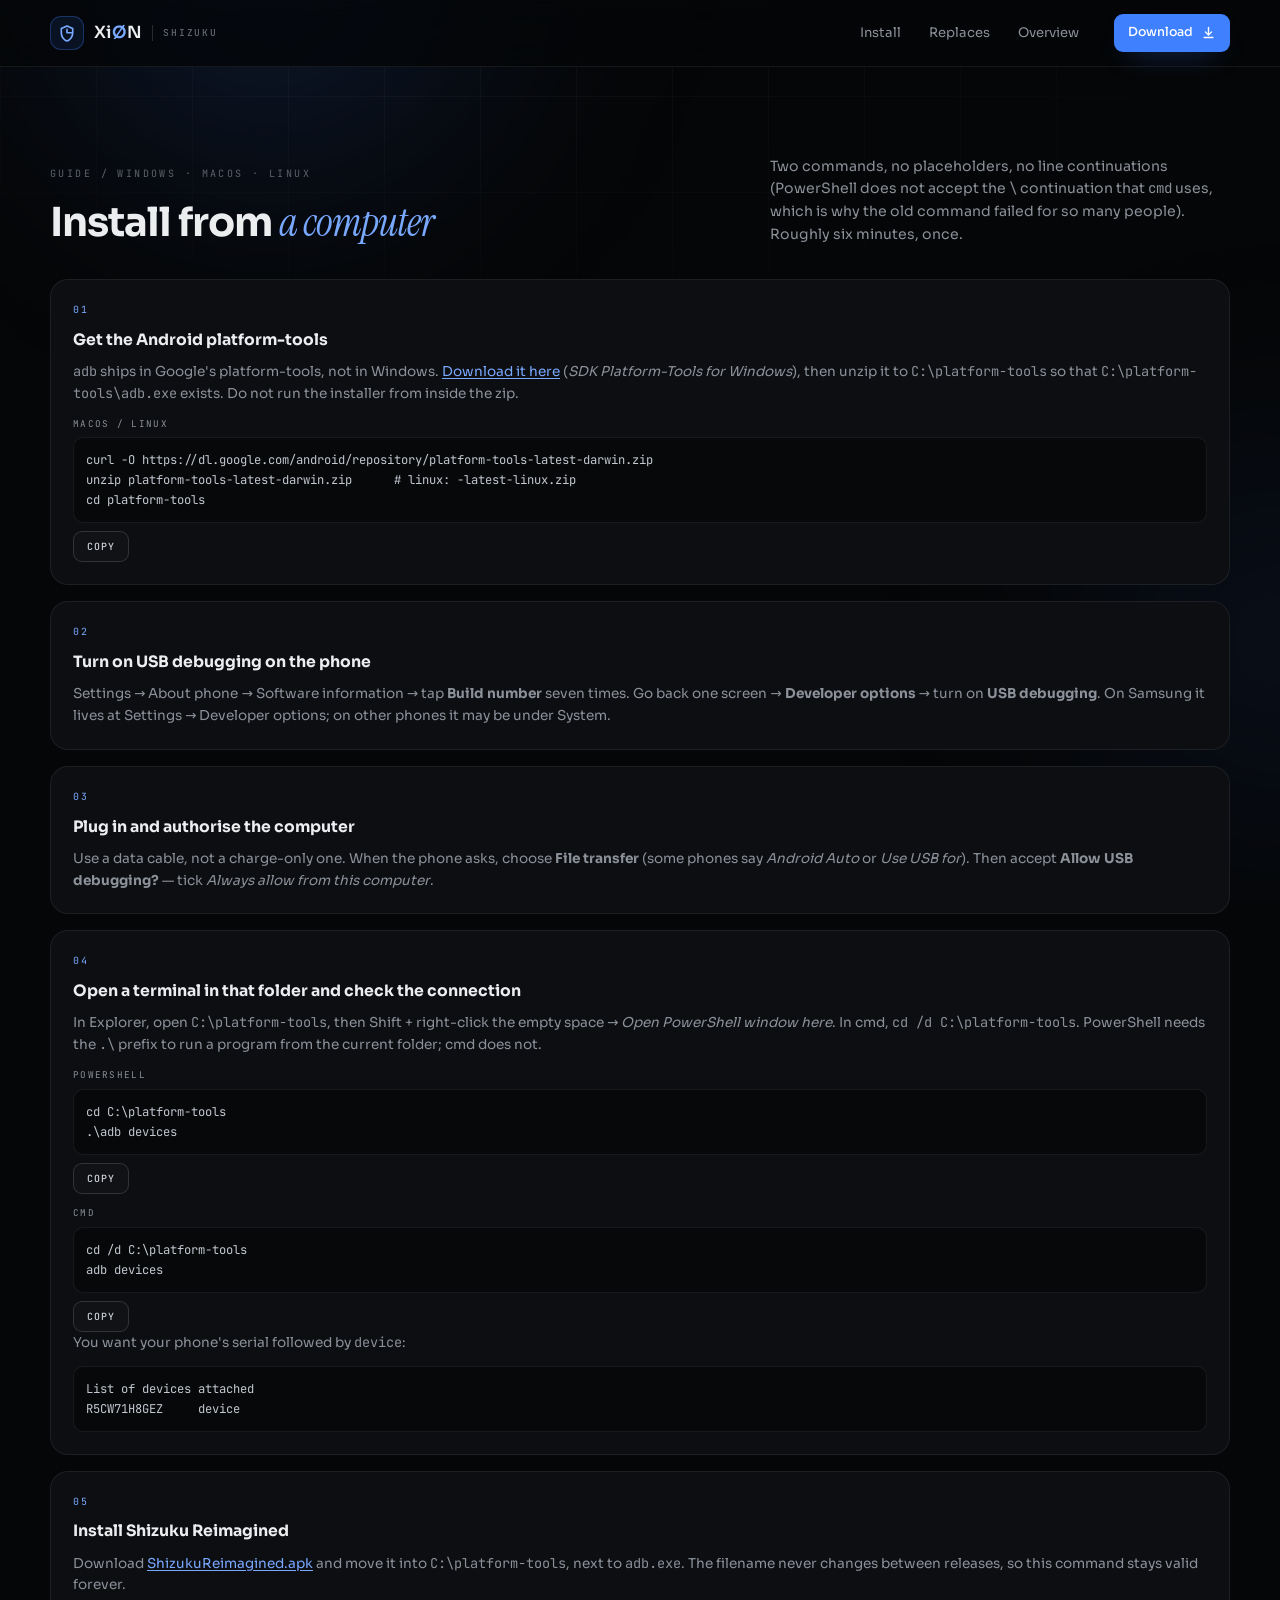
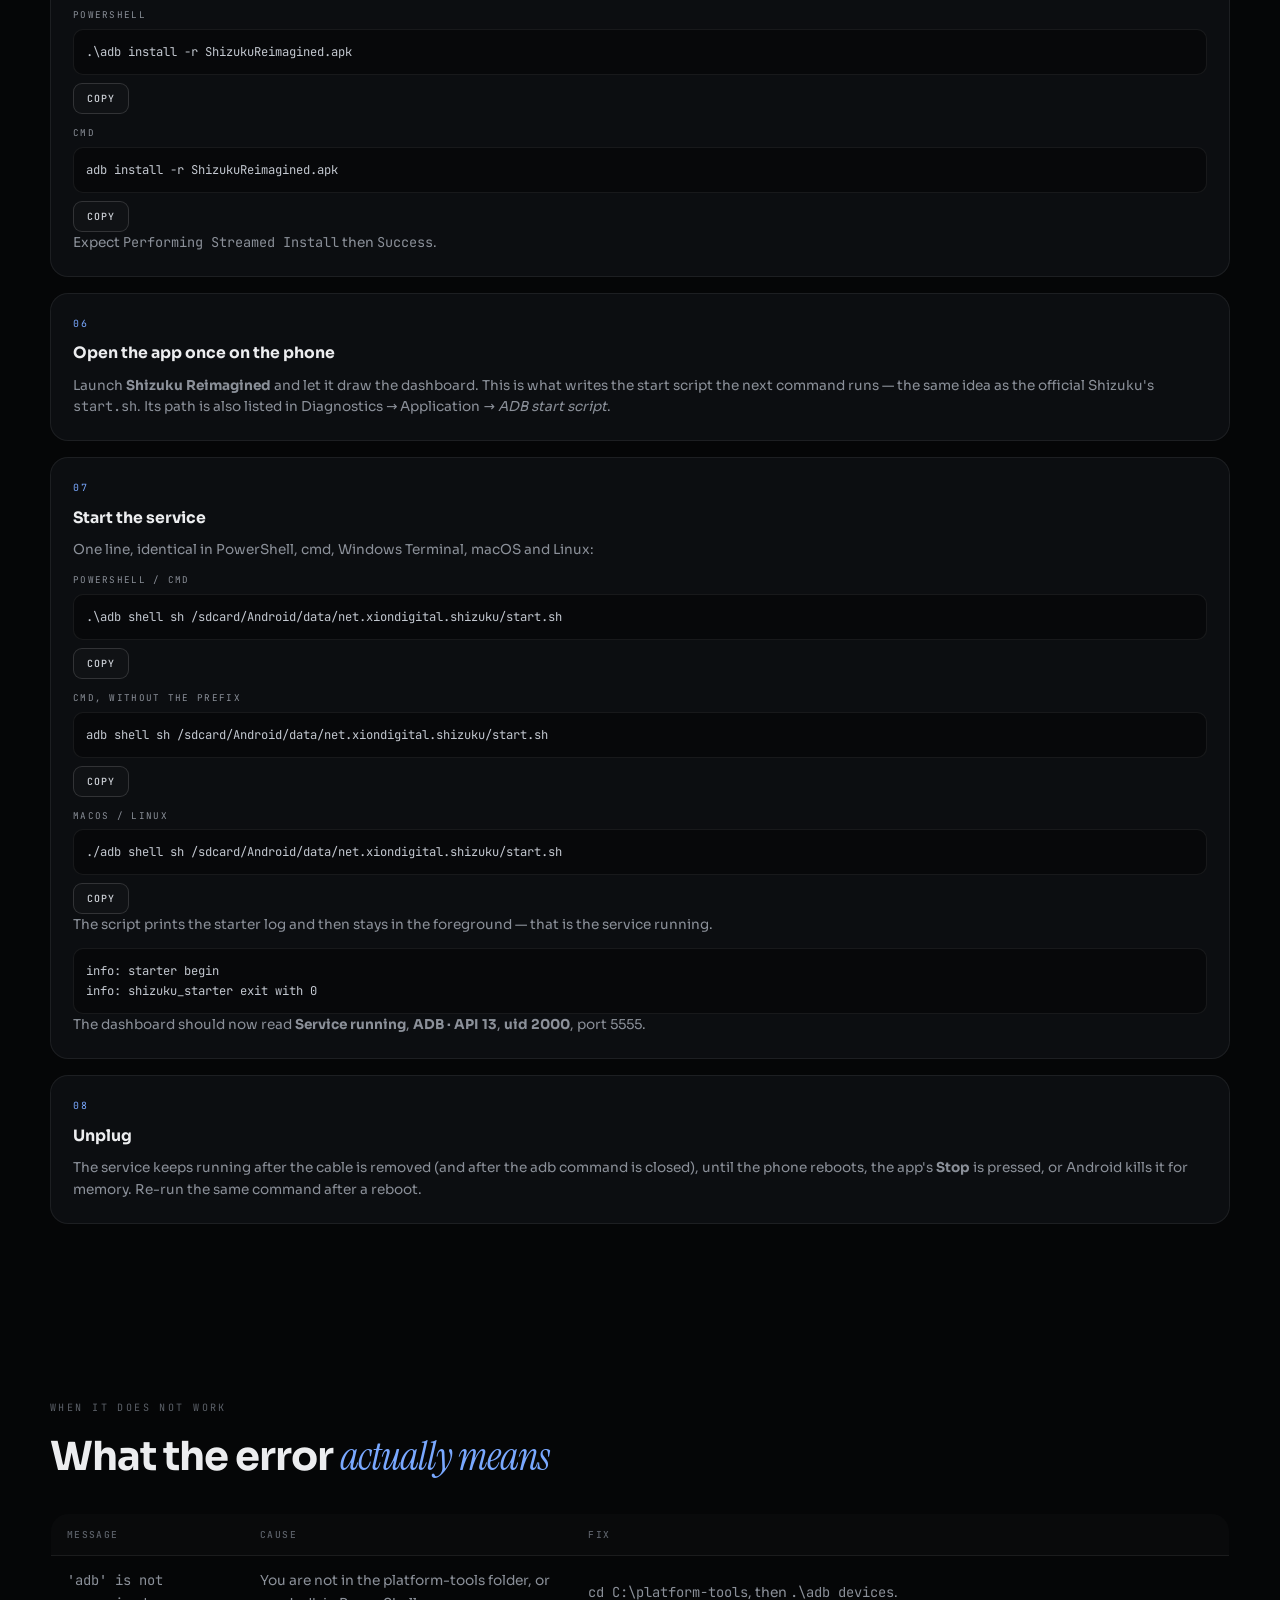
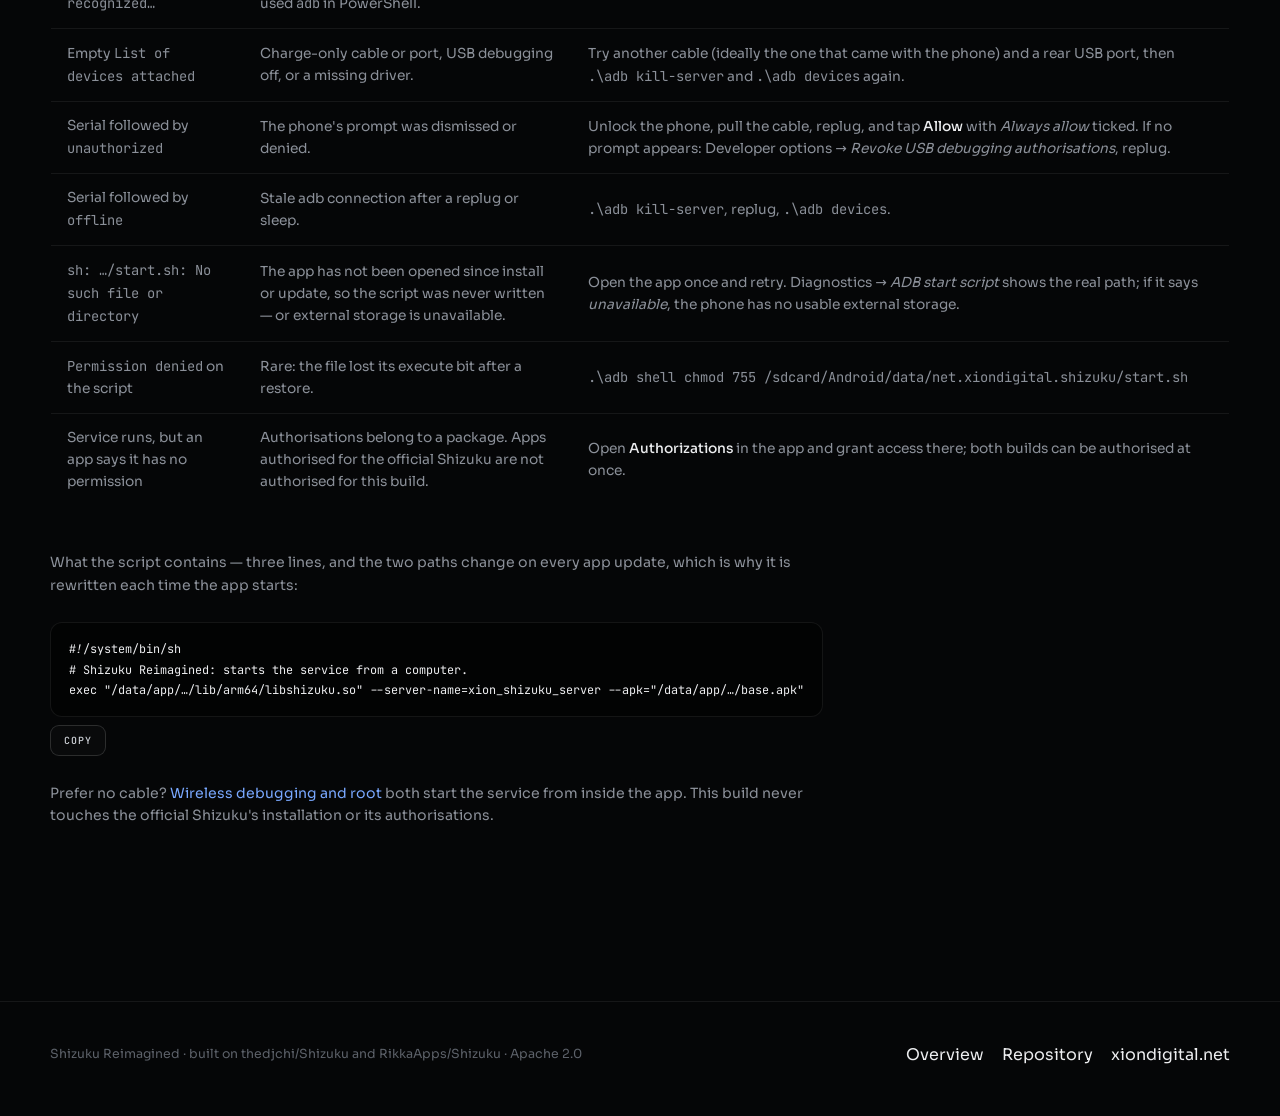
==== commit cb2c0677: "Present the fork as a replacement, not a neighbour A fork replaces what it forks. The site, README a" ====
--- a/site/setup.html
+++ b/site/setup.html
@@ -37,7 +37,7 @@
 
       <nav class="nav" aria-label="Sections">
         <a class="nav__link" href="index.html#install">Install</a>
-        <a class="nav__link" href="index.html#services">Coexistence</a>
+        <a class="nav__link" href="index.html#services">Replaces</a>
         <a class="nav__link" href="index.html">Overview</a>
       </nav>
 
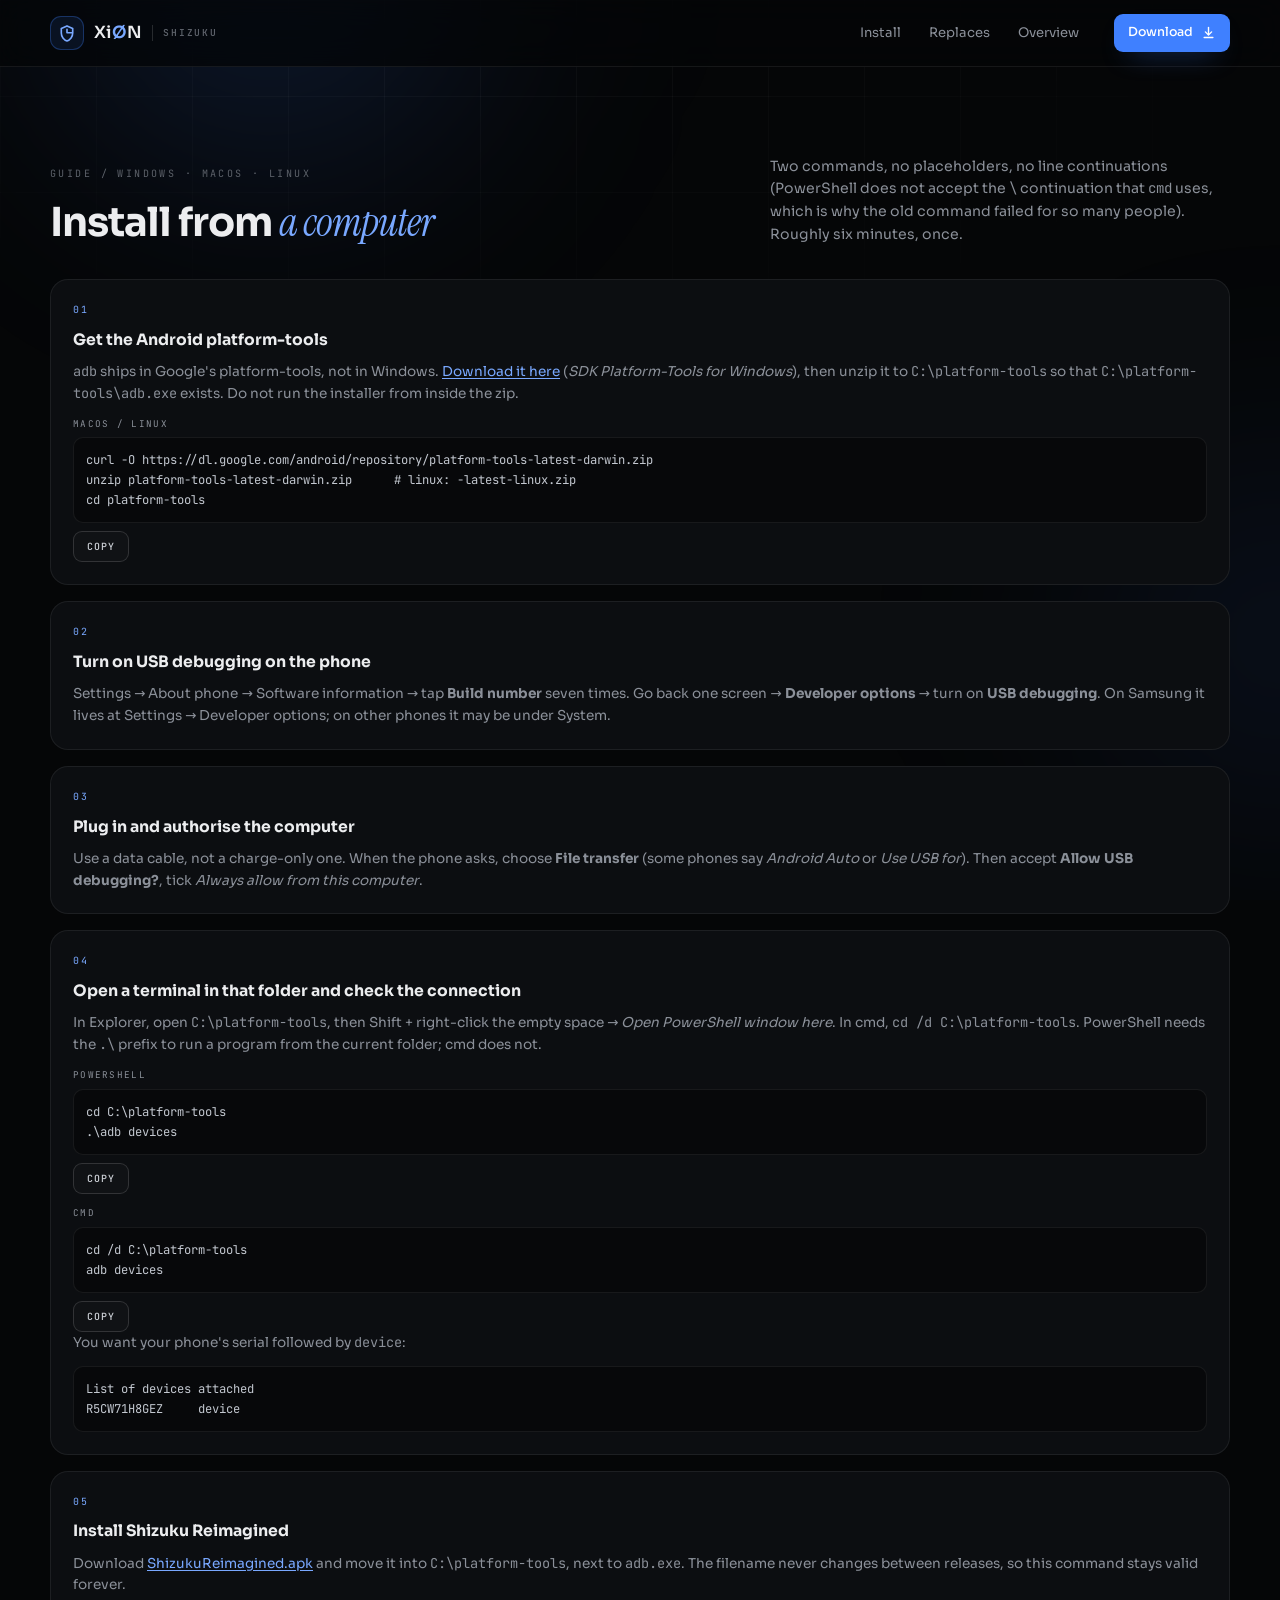
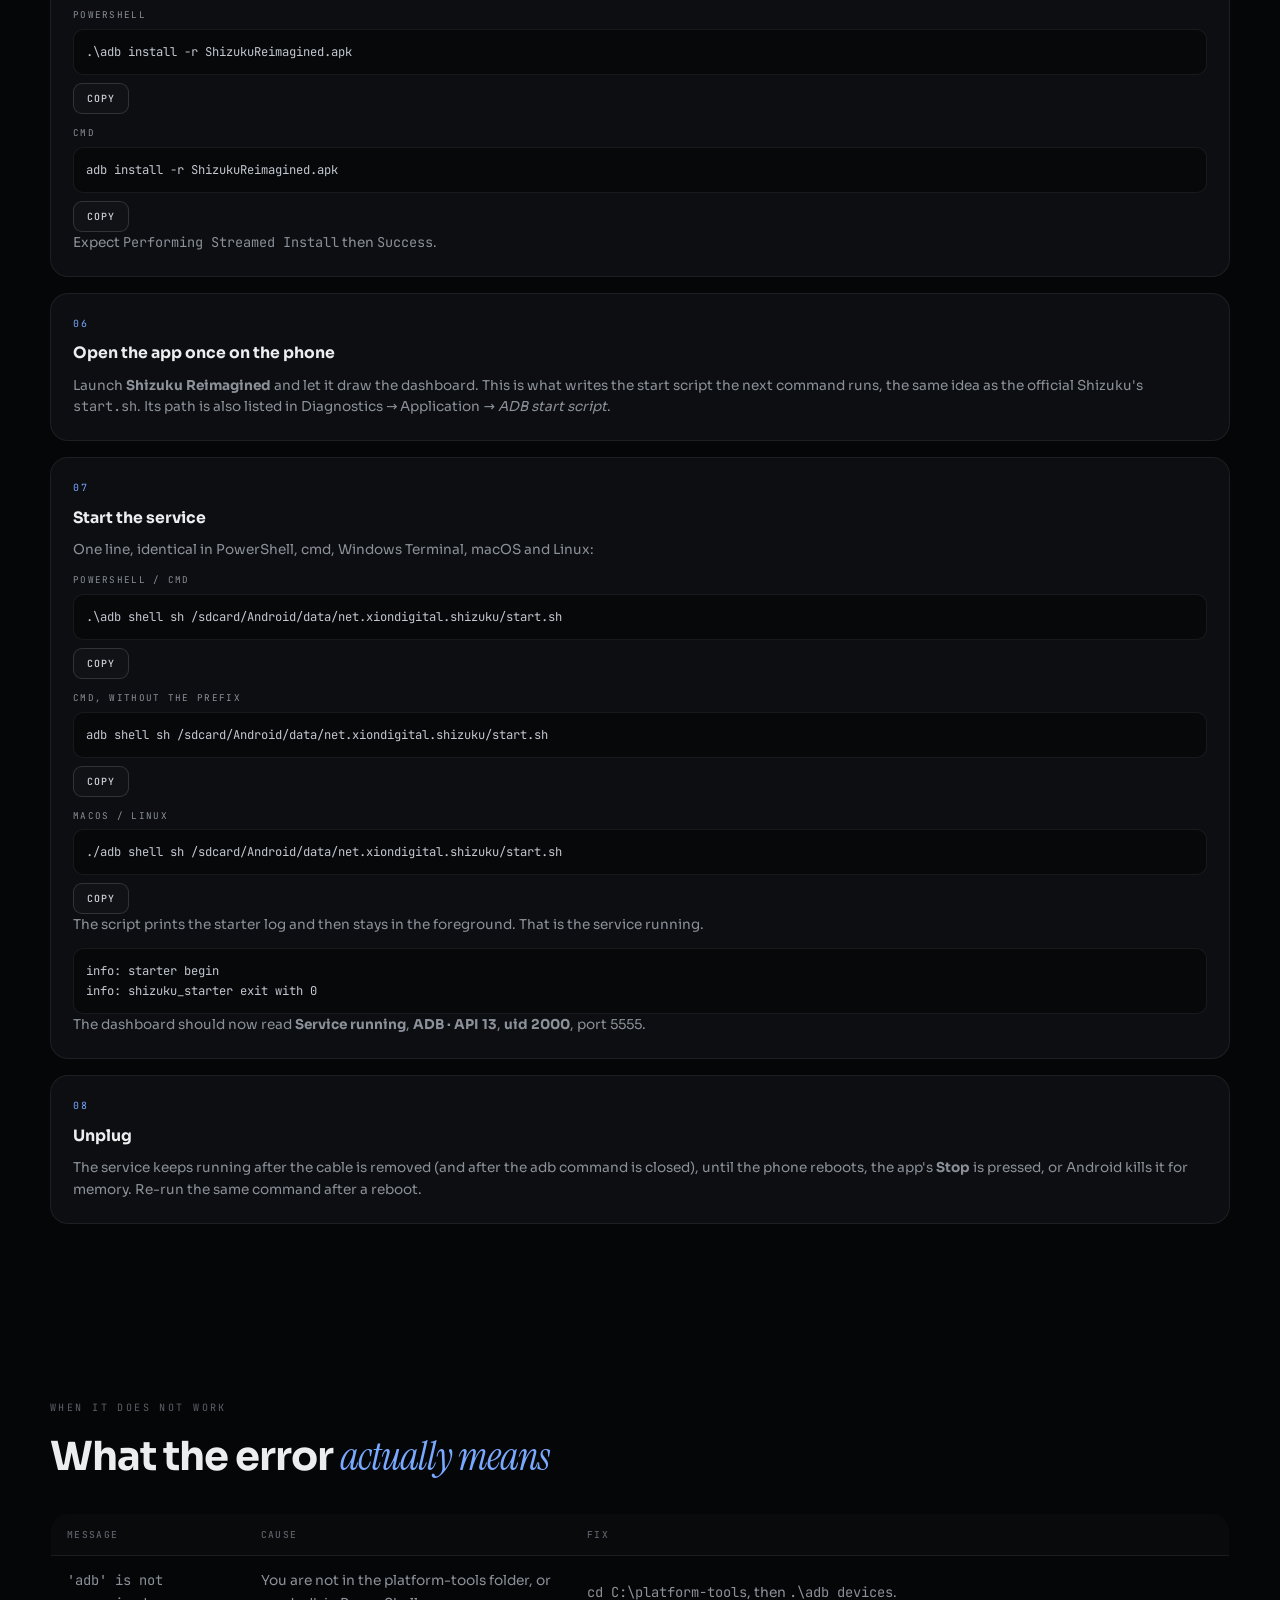
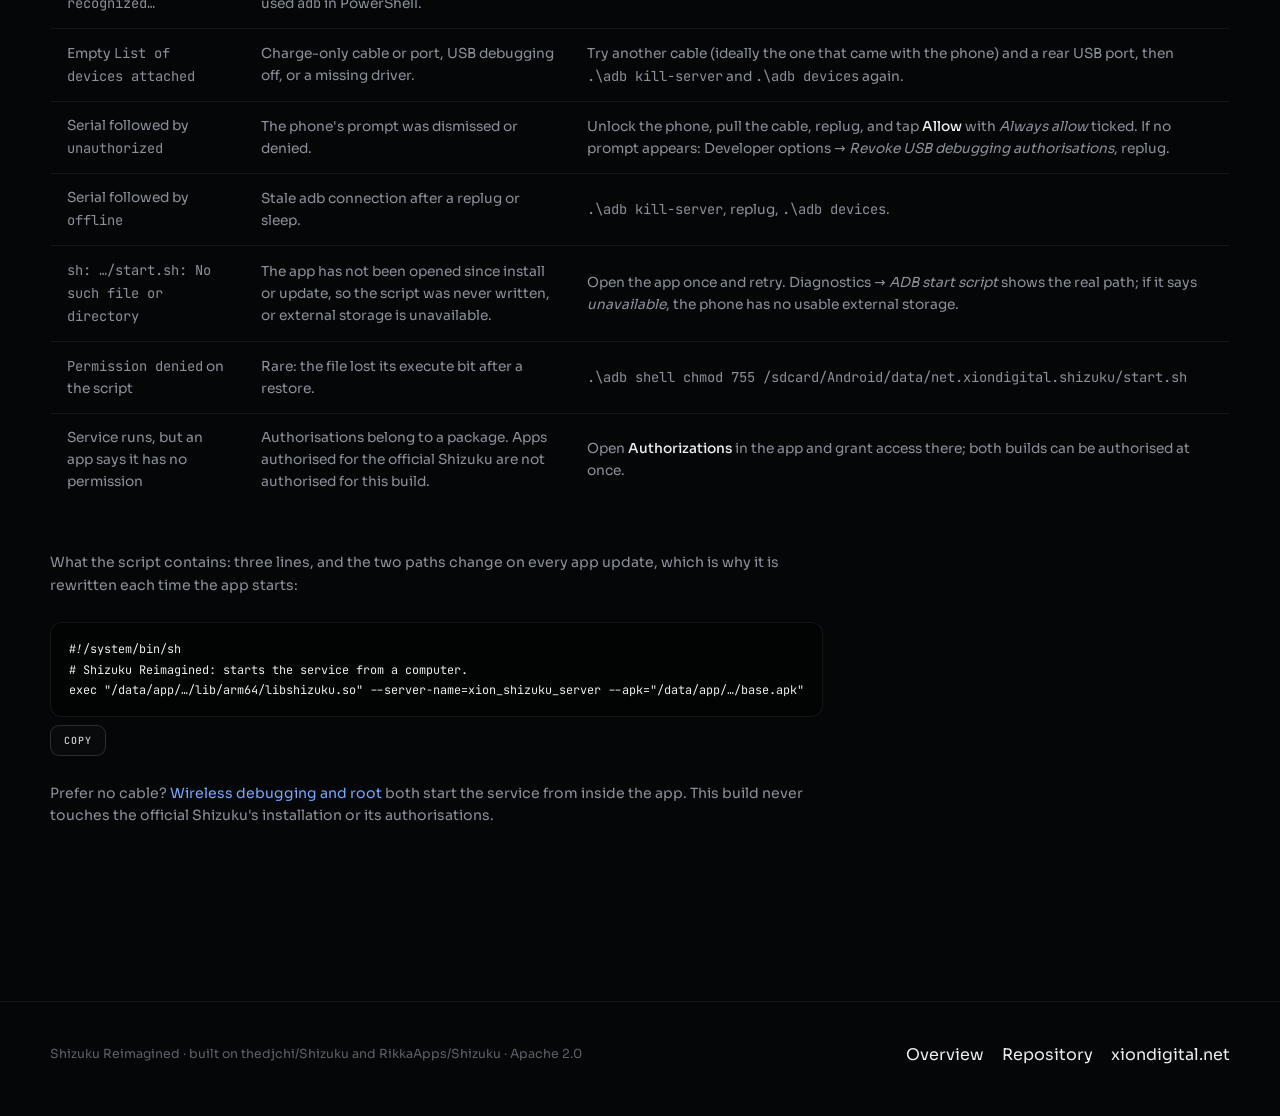
==== commit 69d53780: "Drop every em dash from the site, docs and app strings 85 em dashes across 26 files, from the hero h" ====
--- a/site/setup.html
+++ b/site/setup.html
@@ -3,7 +3,7 @@
 <head>
 <meta charset="utf-8">
 <meta name="viewport" content="width=device-width, initial-scale=1">
-<title>Install from a computer — Shizuku Reimagined</title>
+<title>Install from a computer, Shizuku Reimagined</title>
 <meta name="description" content="Step-by-step guide to installing Shizuku Reimagined and starting its service over USB from Windows PowerShell or cmd, with platform-tools setup, adb devices checks and troubleshooting.">
 <meta name="theme-color" content="#050607">
 <link rel="preconnect" href="https://fonts.googleapis.com">
@@ -99,7 +99,7 @@
             <p>
               Use a data cable, not a charge-only one. When the phone asks, choose <strong>File transfer</strong>
               (some phones say <em>Android Auto</em> or <em>Use USB for</em>). Then accept
-              <strong>Allow USB debugging?</strong> — tick <em>Always allow from this computer</em>.
+              <strong>Allow USB debugging?</strong>, tick <em>Always allow from this computer</em>.
             </p>
           </div>
 
@@ -154,7 +154,7 @@
             <h3>Open the app once on the phone</h3>
             <p>
               Launch <strong>Shizuku Reimagined</strong> and let it draw the dashboard. This is what writes the start
-              script the next command runs — the same idea as the official Shizuku's
+              script the next command runs, the same idea as the official Shizuku's
               <code class="mono">start.sh</code>. Its path is also listed in Diagnostics → Application → <em>ADB start script</em>.
             </p>
           </div>
@@ -180,7 +180,7 @@
               <button class="btn btn--ghost btn--sm cmd__copy" type="button" data-copy="#cmd-start-posix">Copy</button>
             </div>
             <p>
-              The script prints the starter log and then stays in the foreground — that is the service running.
+              The script prints the starter log and then stays in the foreground. That is the service running.
             </p>
             <pre>info: starter begin
 info: shizuku_starter exit with 0</pre>
@@ -242,7 +242,7 @@
               </tr>
               <tr>
                 <td><code class="mono">sh: …/start.sh: No such file or directory</code></td>
-                <td>The app has not been opened since install or update, so the script was never written —
+                <td>The app has not been opened since install or update, so the script was never written,
                   or external storage is unavailable.</td>
                 <td>Open the app once and retry. Diagnostics → <em>ADB start script</em> shows the real path; if it says
                   <em>unavailable</em>, the phone has no usable external storage.</td>
@@ -265,7 +265,7 @@
 
         <div class="guide__foot">
           <p>
-            What the script contains — three lines, and the two paths change on every app update, which is why it is
+            What the script contains: three lines, and the two paths change on every app update, which is why it is
             rewritten each time the app starts:
           </p>
           <div class="cmd">
--- a/site/assets/style.css
+++ b/site/assets/style.css
@@ -1,5 +1,5 @@
 /* =========================================================
-   xiondigital.net/shizuku — Shizuku Reimagined
+   xiondigital.net/shizuku, Shizuku Reimagined
    Tokens and interaction language shared with xiondigital.net
    and xiondigital.net/arcade.
    ========================================================= */
@@ -64,7 +64,7 @@
 
 a { color: inherit; text-decoration: none; }
 
-code, .mono { font-family: var(--font-mono); }
+code.mono { font-family: var(--font-mono); }
 
 img { max-width: 100%; display: block; }
 
@@ -1066,7 +1066,7 @@
   html { scroll-behavior: auto; }
   .ambient__glow { animation: none; }
   [data-reveal] { opacity: 1; transform: none; transition: none; }
-  .card, .shot, .btn { transition: none; }
+  .card.shot.btn { transition: none; }
 }
 
 /* ---------------------------------------------------------
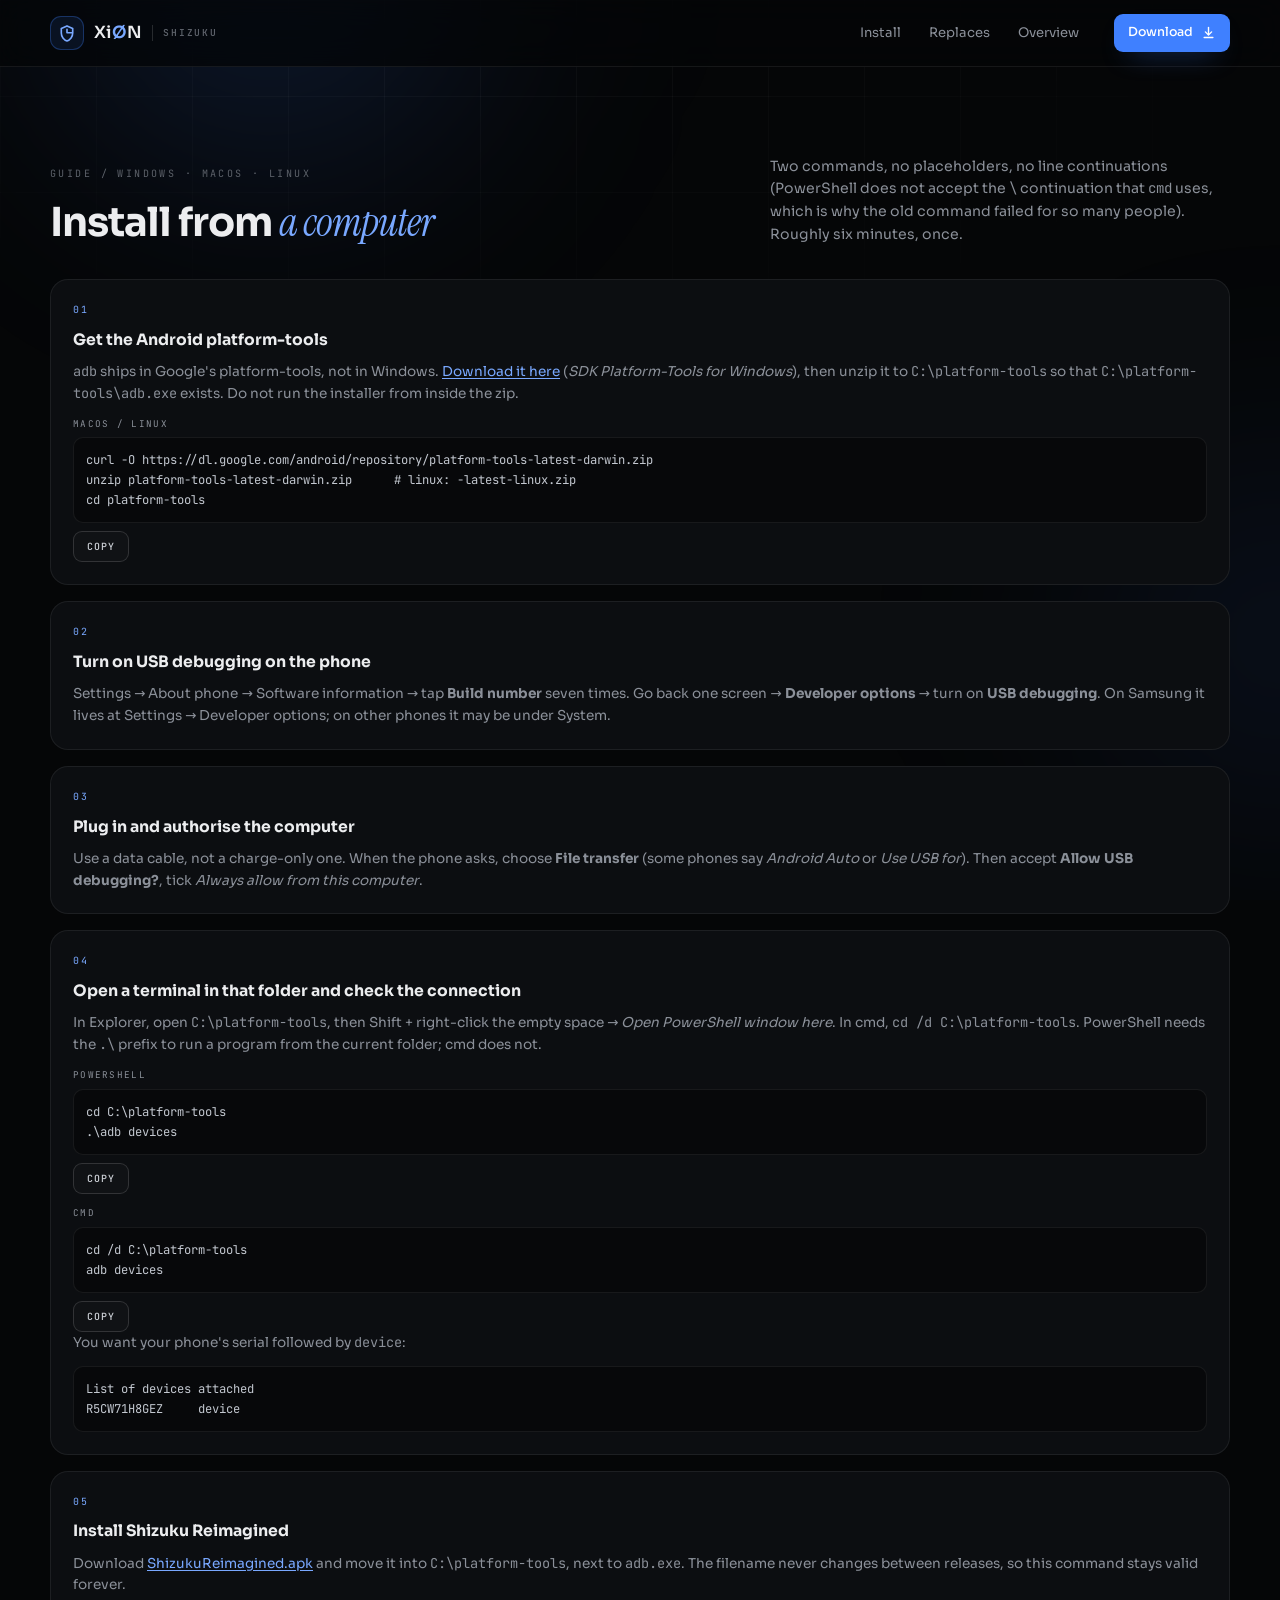
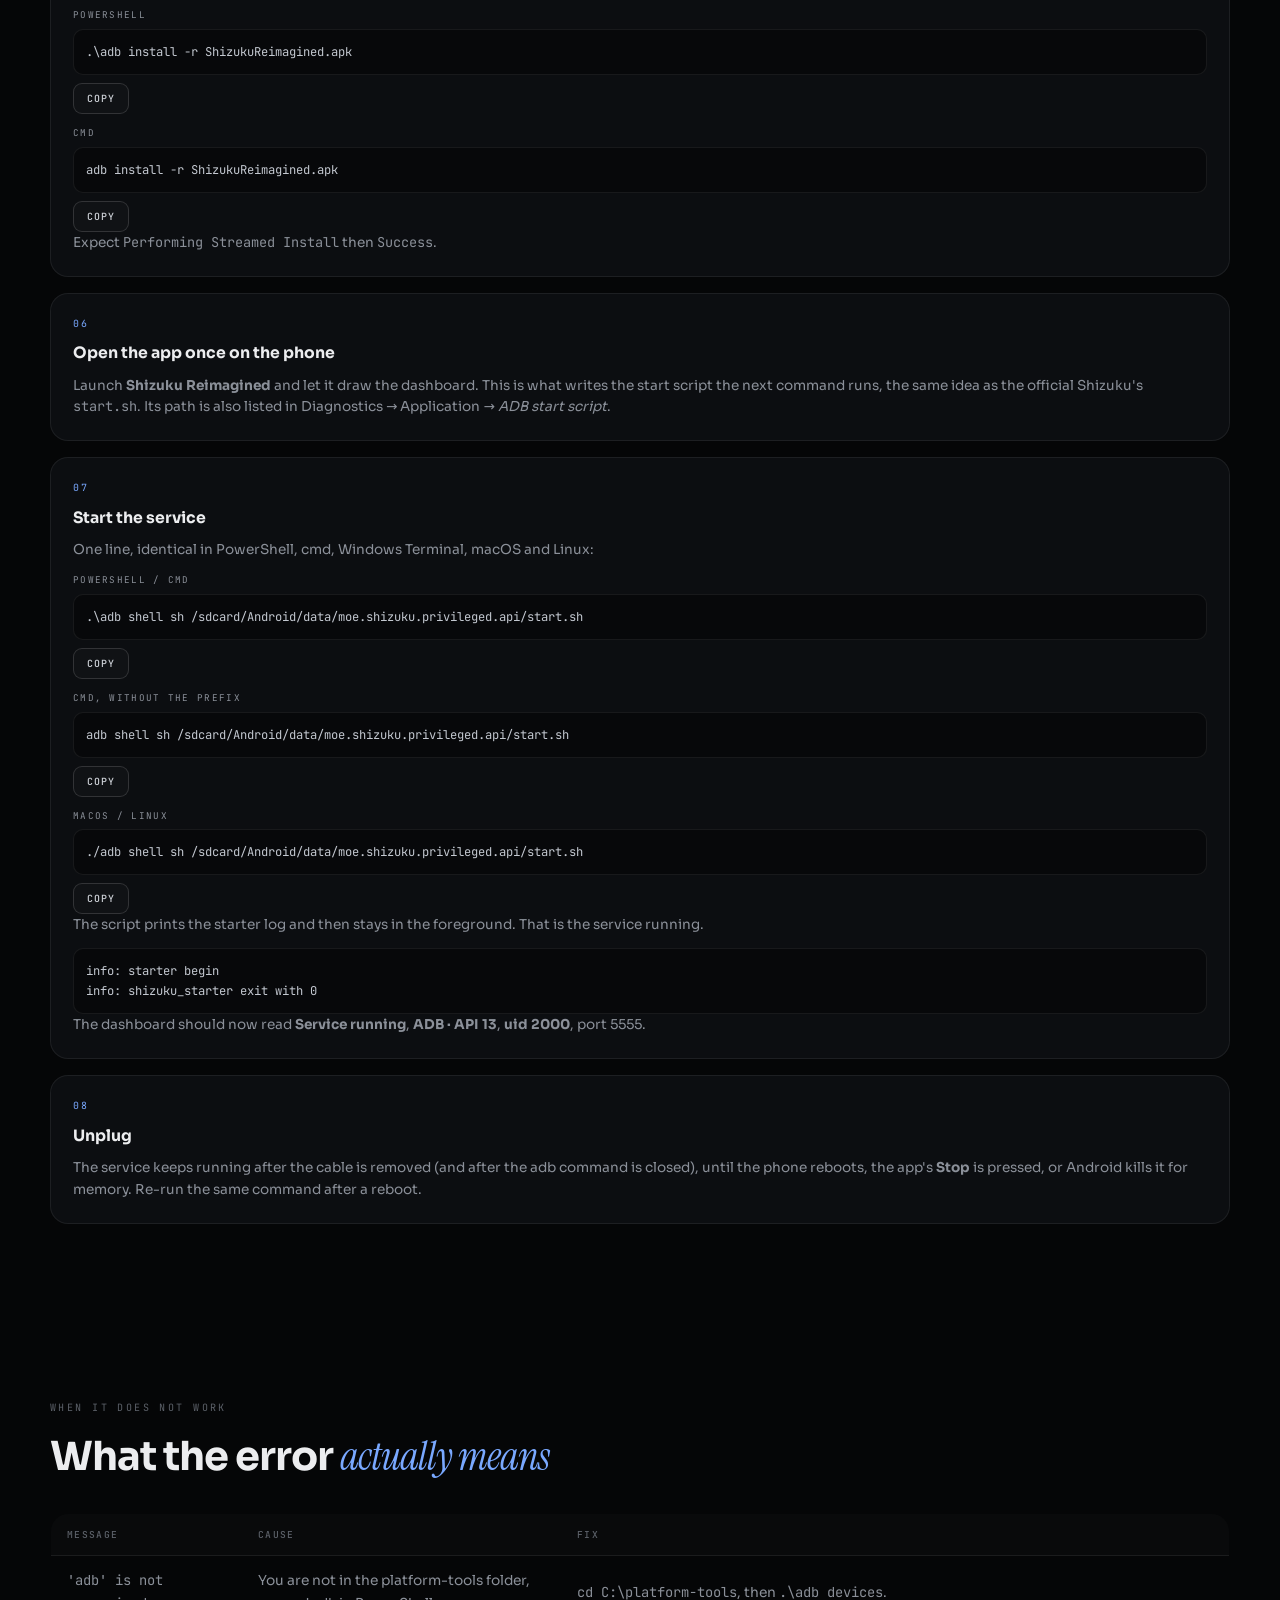
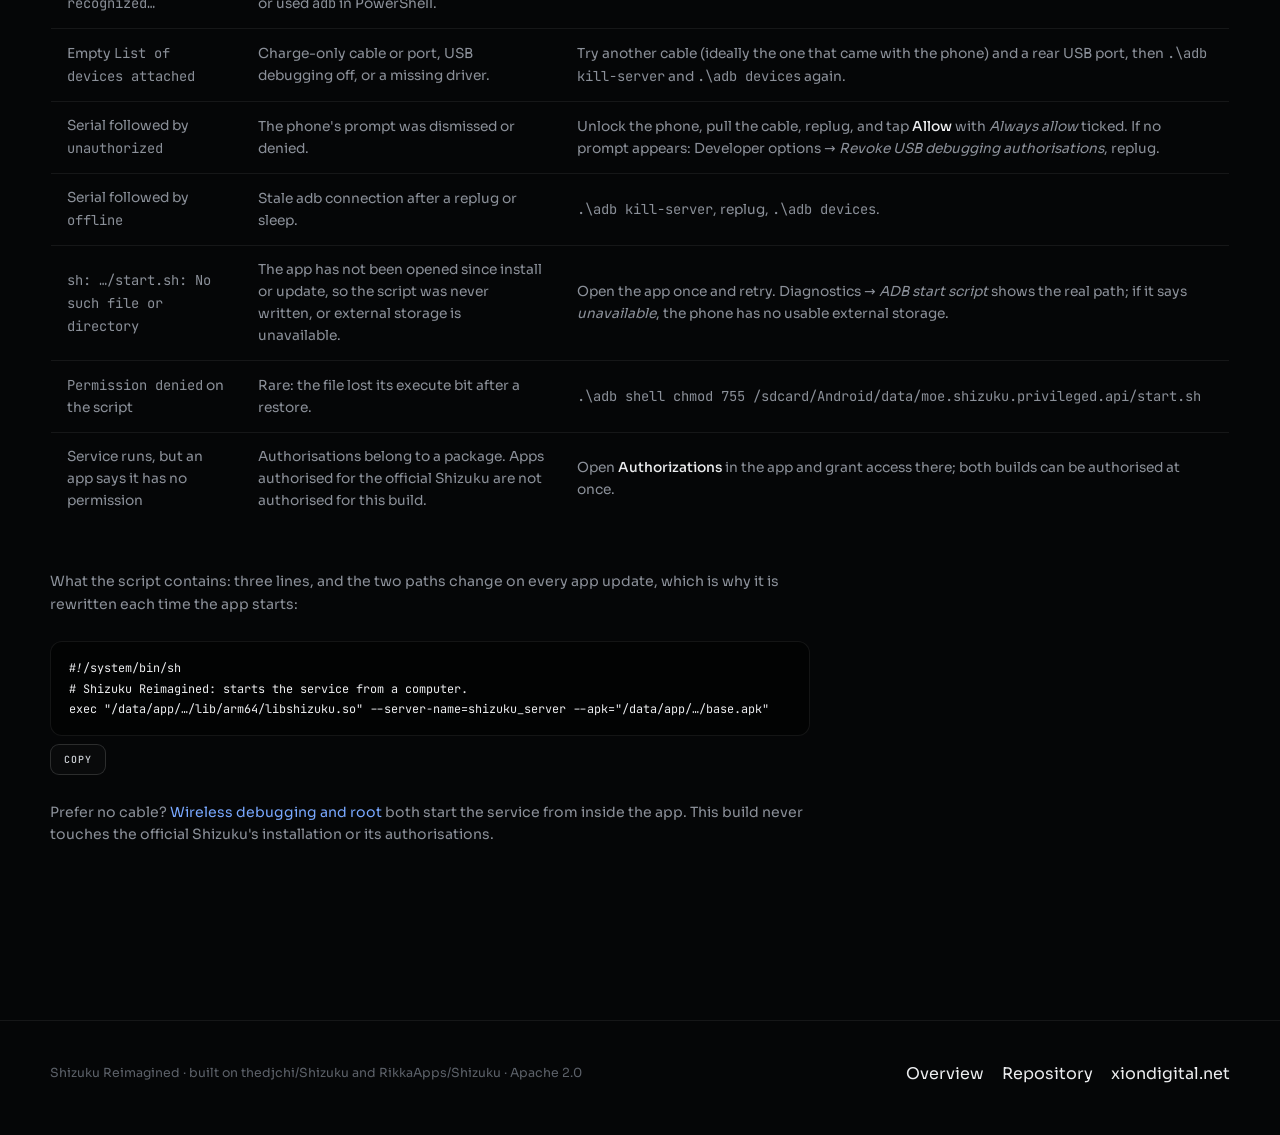
==== commit dc9666d8: "Ship under the package clients actually look for Third-party apps were reporting "binder haven't bee" ====
--- a/site/setup.html
+++ b/site/setup.html
@@ -166,17 +166,17 @@
             </p>
             <div class="cmd">
               <span class="cmd__label">PowerShell / cmd</span>
-              <pre id="cmd-start">.\adb shell sh /sdcard/Android/data/net.xiondigital.shizuku/start.sh</pre>
+              <pre id="cmd-start">.\adb shell sh /sdcard/Android/data/moe.shizuku.privileged.api/start.sh</pre>
               <button class="btn btn--ghost btn--sm cmd__copy" type="button" data-copy="#cmd-start">Copy</button>
             </div>
             <div class="cmd">
               <span class="cmd__label">cmd, without the prefix</span>
-              <pre id="cmd-start-cmd">adb shell sh /sdcard/Android/data/net.xiondigital.shizuku/start.sh</pre>
+              <pre id="cmd-start-cmd">adb shell sh /sdcard/Android/data/moe.shizuku.privileged.api/start.sh</pre>
               <button class="btn btn--ghost btn--sm cmd__copy" type="button" data-copy="#cmd-start-cmd">Copy</button>
             </div>
             <div class="cmd">
               <span class="cmd__label">macOS / Linux</span>
-              <pre id="cmd-start-posix">./adb shell sh /sdcard/Android/data/net.xiondigital.shizuku/start.sh</pre>
+              <pre id="cmd-start-posix">./adb shell sh /sdcard/Android/data/moe.shizuku.privileged.api/start.sh</pre>
               <button class="btn btn--ghost btn--sm cmd__copy" type="button" data-copy="#cmd-start-posix">Copy</button>
             </div>
             <p>
@@ -250,7 +250,7 @@
               <tr>
                 <td><code class="mono">Permission denied</code> on the script</td>
                 <td>Rare: the file lost its execute bit after a restore.</td>
-                <td><code class="mono">.\adb shell chmod 755 /sdcard/Android/data/net.xiondigital.shizuku/start.sh</code></td>
+                <td><code class="mono">.\adb shell chmod 755 /sdcard/Android/data/moe.shizuku.privileged.api/start.sh</code></td>
               </tr>
               <tr>
                 <td>Service runs, but an app says it has no permission</td>
@@ -271,7 +271,7 @@
           <div class="cmd">
             <pre id="cmd-script">#!/system/bin/sh
 # Shizuku Reimagined: starts the service from a computer.
-exec "/data/app/…/lib/arm64/libshizuku.so" --server-name=xion_shizuku_server --apk="/data/app/…/base.apk"</pre>
+exec "/data/app/…/lib/arm64/libshizuku.so" --server-name=shizuku_server --apk="/data/app/…/base.apk"</pre>
             <button class="btn btn--ghost btn--sm cmd__copy" type="button" data-copy="#cmd-script">Copy</button>
           </div>
           <p>
